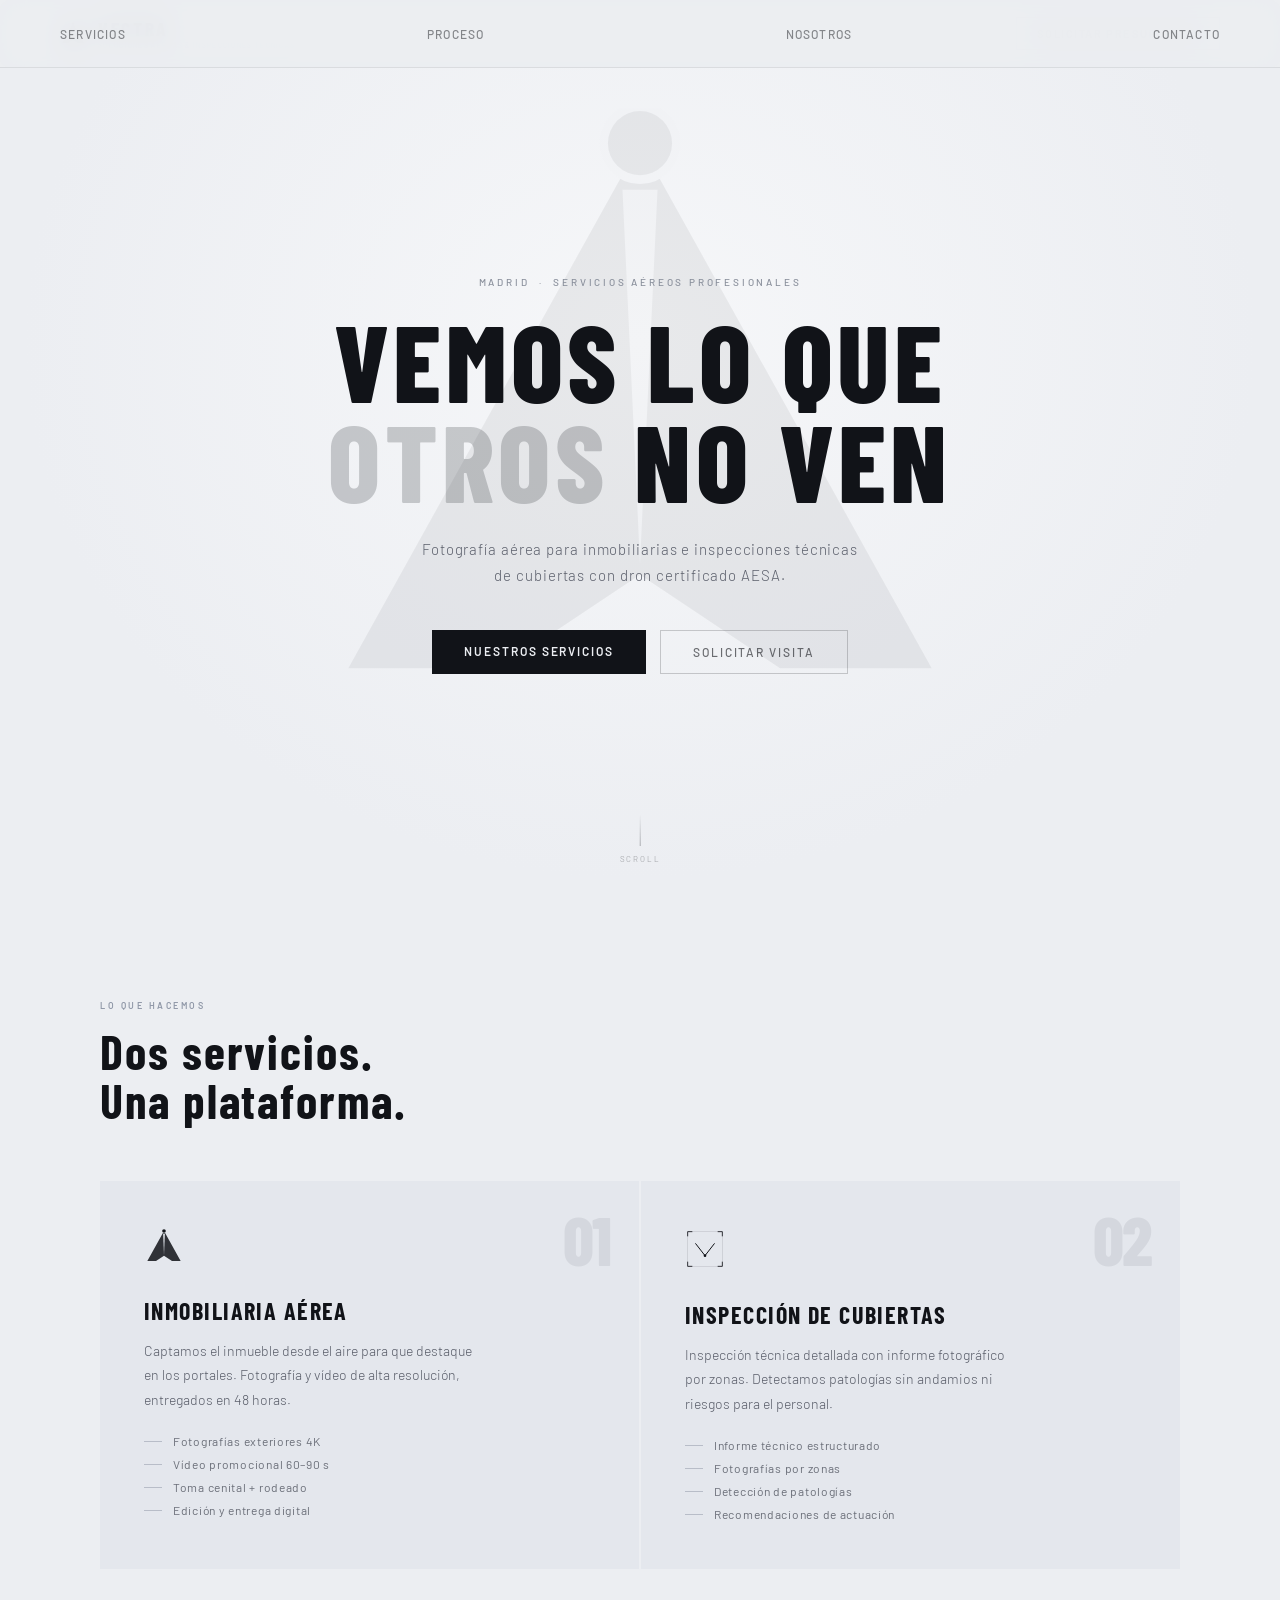
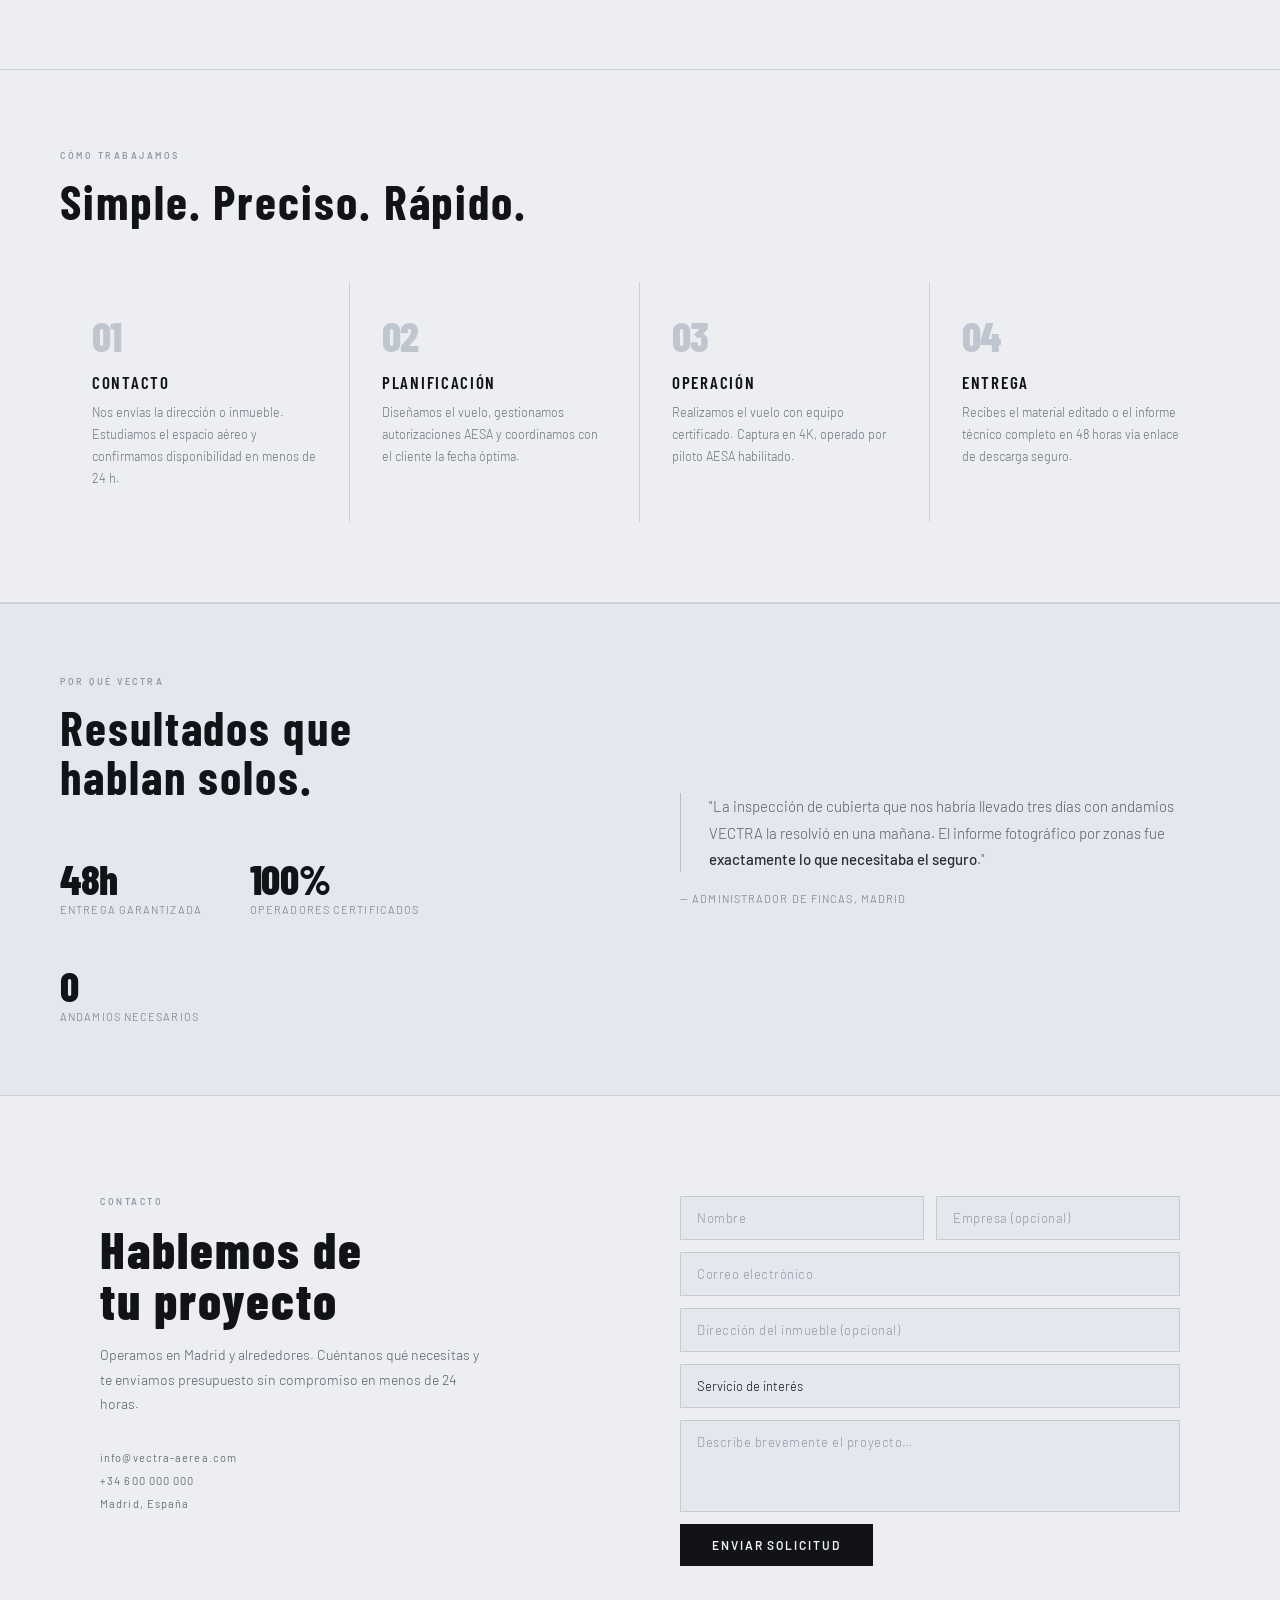
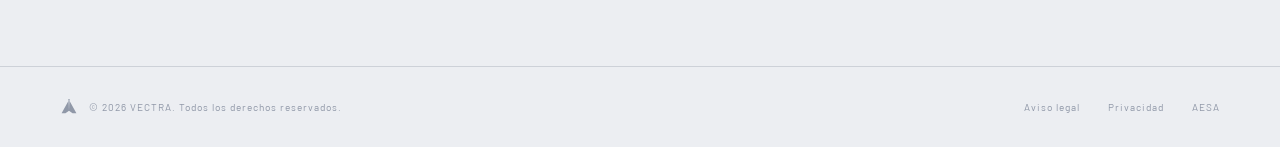
==== OneDrive/Escritorio/ALCAIDE/VECTRA/index.html @ e74aeb6c "Switch to light shiny grey colour palette Replace dark theme (#0d0d0d) with a cool light grey (#ecee" ====
<!DOCTYPE html>
<html lang="es">

<head>
  <meta charset="UTF-8">
  <meta name="viewport" content="width=device-width, initial-scale=1.0">
  <title>VECTRA — Soluciones Aéreas &amp; Inspecciones Técnicas</title>
  <meta name="description"
    content="Fotografía aérea para inmobiliarias e inspecciones técnicas de cubiertas con dron certificado AESA. Madrid y alrededores.">
  <link rel="preconnect" href="https://fonts.googleapis.com">
  <link
    href="https://fonts.googleapis.com/css2?family=Barlow+Condensed:wght@300;400;600;700;800&family=Barlow:wght@300;400;500;600&display=swap"
    rel="stylesheet">
  <style>
    *, *::before, *::after { margin:0; padding:0; box-sizing:border-box; }
    html { scroll-behavior:smooth; font-size:16px; }
    body {
      font-family:'Barlow',sans-serif;
      background:#eceef2;
      color:#111318;
      overflow-x:hidden;
      -webkit-font-smoothing:antialiased;
    }

    /* ── NAV ─────────────────────────────────────────────────────── */
    nav {
      position:fixed; top:0; left:0; right:0; z-index:100;
      height:68px; display:flex; align-items:center; justify-content:space-between;
      padding:0 60px;
      border-bottom:1px solid rgba(0,0,0,0.08);
      background:rgba(236,238,242,0.93);
      backdrop-filter:blur(14px);
    }
    .nav-logo { display:flex; align-items:center; gap:12px; text-decoration:none; }
    .nav-wordmark {
      font-family:'Barlow Condensed',sans-serif; font-weight:800;
      font-size:19px; letter-spacing:0.14em; color:#111318; text-transform:uppercase; line-height:1;
    }
    .nav-tagline {
      font-family:'Barlow',sans-serif; font-weight:300; font-size:6.5px;
      letter-spacing:0.2em; text-transform:uppercase; color:#8a909c; margin-top:3px;
    }
    .nav-links { display:flex; gap:36px; }
    .nav-links a {
      font-size:12px; font-weight:500; letter-spacing:0.1em; text-transform:uppercase;
      color:rgba(17,19,24,0.48); text-decoration:none; transition:color .2s;
    }
    .nav-links a:hover { color:#111318; }
    .nav-cta {
      font-family:'Barlow',sans-serif; font-size:11px; font-weight:600;
      letter-spacing:0.14em; text-transform:uppercase; color:#111318;
      background:transparent; border:1px solid rgba(17,19,24,0.22);
      padding:9px 20px; cursor:pointer; transition:all .2s;
    }
    .nav-cta:hover { background:#111318; color:#eceef2; }
    .ham { display:none; flex-direction:column; gap:5px; background:none; border:none; cursor:pointer; padding:4px; }
    .ham span { display:block; width:22px; height:1.5px; background:#111318; transition:all .25s; }
    .mob-menu { display:none; }

    /* ── HERO ─────────────────────────────────────────────────────── */
    .hero {
      min-height:100vh; display:flex; flex-direction:column;
      align-items:center; justify-content:center; text-align:center;
      position:relative; padding:140px 40px 90px; overflow:hidden;
    }
    .hero-bg {
      position:absolute; inset:0;
      background:radial-gradient(ellipse at 50% 38%, #f6f7f9 0%, #eceef2 68%);
    }
    .hero-watermark {
      position:absolute; opacity:0.055; top:50%; left:50%;
      transform:translate(-50%, -54%); pointer-events:none; user-select:none;
    }
    .hero-eyebrow {
      font-size:10px; font-weight:500; letter-spacing:0.28em;
      text-transform:uppercase; color:#8a909c; margin-bottom:22px; position:relative;
    }
    .hero-title {
      font-family:'Barlow Condensed',sans-serif; font-weight:800;
      font-size:clamp(58px,8.5vw,112px); line-height:0.92;
      letter-spacing:0.04em; text-transform:uppercase; color:#111318;
      position:relative; text-wrap:balance;
    }
    .hero-title em { font-style:normal; color:rgba(17,19,24,0.2); }
    .hero-sub {
      font-weight:300; font-size:15px; letter-spacing:0.06em; color:#5a5e6a;
      margin-top:26px; position:relative; max-width:440px; line-height:1.75;
    }
    .hero-actions { display:flex; gap:14px; margin-top:42px; position:relative; flex-wrap:wrap; justify-content:center; }
    .btn-primary {
      font-family:'Barlow',sans-serif; font-size:12px; font-weight:600;
      letter-spacing:0.16em; text-transform:uppercase; color:#eceef2;
      background:#111318; border:none; padding:14px 32px; cursor:pointer;
      transition:background .2s; text-decoration:none; display:inline-block;
    }
    .btn-primary:hover { background:#2a2d36; }
    .btn-ghost {
      font-family:'Barlow',sans-serif; font-size:12px; font-weight:500;
      letter-spacing:0.16em; text-transform:uppercase;
      color:rgba(17,19,24,0.6); background:transparent;
      border:1px solid rgba(17,19,24,0.2); padding:14px 32px;
      cursor:pointer; transition:all .2s; text-decoration:none; display:inline-block;
    }
    .btn-ghost:hover { color:#111318; border-color:rgba(17,19,24,0.45); }
    .hero-scroll {
      position:absolute; bottom:36px; left:50%; transform:translateX(-50%);
      display:flex; flex-direction:column; align-items:center; gap:8px; opacity:0.3;
    }
    .hero-scroll span { font-size:8px; letter-spacing:0.22em; text-transform:uppercase; color:#111318; }
    .scroll-line { width:1px; height:32px; background:linear-gradient(to bottom, transparent, #111318); }

    /* ── SERVICES ─────────────────────────────────────────────────── */
    .services { padding:100px 60px; max-width:1200px; margin:0 auto; }
    .section-label {
      font-size:9px; font-weight:600; letter-spacing:0.28em;
      text-transform:uppercase; color:#9098a8; margin-bottom:16px;
    }
    .section-title {
      font-family:'Barlow Condensed',sans-serif; font-weight:700;
      font-size:clamp(32px,4vw,48px); color:#111318;
      letter-spacing:0.04em; line-height:1.02; margin-bottom:56px;
    }
    .services-grid { display:grid; grid-template-columns:1fr 1fr; gap:2px; }
    .service-card {
      background:#e4e7ed; padding:48px 44px;
      position:relative; overflow:hidden; transition:background .2s;
    }
    .service-card:hover { background:#dde0e7; }
    .service-num {
      font-family:'Barlow Condensed',sans-serif; font-weight:800; font-size:68px;
      color:rgba(17,19,24,0.07); line-height:1;
      position:absolute; top:24px; right:28px; letter-spacing:-0.02em; user-select:none;
    }
    .service-icon { margin-bottom:28px; }
    .service-name {
      font-family:'Barlow Condensed',sans-serif; font-weight:700; font-size:24px;
      color:#111318; letter-spacing:0.06em; text-transform:uppercase; margin-bottom:14px;
    }
    .service-desc { font-weight:300; font-size:14px; color:#5a5e6a; line-height:1.75; max-width:340px; }
    .service-list { margin-top:22px; display:flex; flex-direction:column; gap:9px; }
    .service-list li {
      font-size:12px; color:#6a6e78; letter-spacing:0.06em;
      list-style:none; display:flex; align-items:center; gap:11px;
    }
    .service-list li::before {
      content:''; display:block; width:18px; height:1px; background:#b8bdc8; flex-shrink:0;
    }

    /* ── PROCESS ──────────────────────────────────────────────────── */
    .process { padding:80px 60px; border-top:1px solid #cdd1d8; border-bottom:1px solid #cdd1d8; }
    .process-inner { max-width:1200px; margin:0 auto; }
    .process-steps { display:grid; grid-template-columns:repeat(4,1fr); gap:0; margin-top:48px; }
    .process-step { padding:32px; border-right:1px solid #cdd1d8; }
    .process-step:last-child { border-right:none; }
    .step-num {
      font-family:'Barlow Condensed',sans-serif; font-weight:800;
      font-size:42px; color:#c0c6d0; line-height:1; margin-bottom:16px; letter-spacing:-0.02em;
    }
    .step-title {
      font-family:'Barlow Condensed',sans-serif; font-weight:600;
      font-size:17px; color:#111318; letter-spacing:0.1em; text-transform:uppercase; margin-bottom:10px;
    }
    .step-desc { font-size:12.5px; color:#6a6e78; line-height:1.75; font-weight:300; }

    /* ── CASE STUDY STRIP ─────────────────────────────────────────── */
    .case-strip {
      background:#e4e7ed; border-top:1px solid #cdd1d8; border-bottom:1px solid #cdd1d8; padding:72px 60px;
    }
    .case-inner { max-width:1200px; margin:0 auto; display:grid; grid-template-columns:1fr 1fr; gap:80px; align-items:center; }
    .case-kpi-row { display:flex; gap:48px; margin-top:36px; flex-wrap:wrap; }
    .case-kpi { display:flex; flex-direction:column; gap:4px; }
    .kpi-val {
      font-family:'Barlow Condensed',sans-serif; font-weight:800;
      font-size:42px; color:#111318; letter-spacing:-0.01em; line-height:1;
    }
    .kpi-label { font-size:11px; color:#8a909c; letter-spacing:0.1em; text-transform:uppercase; }
    .case-quote {
      font-size:15px; font-weight:300; color:#5a5e6a; line-height:1.75;
      border-left:1px solid #b8bdc8; padding-left:28px;
    }
    .case-quote strong { color:#2a2d36; font-weight:500; }

    /* ── CONTACT ──────────────────────────────────────────────────── */
    .contact {
      padding:100px 60px; max-width:1200px; margin:0 auto;
      display:grid; grid-template-columns:1fr 1fr; gap:80px; align-items:start;
    }
    .contact-title {
      font-family:'Barlow Condensed',sans-serif; font-weight:800;
      font-size:clamp(36px,4vw,56px); color:#111318;
      letter-spacing:0.04em; line-height:1; margin-bottom:18px;
    }
    .contact-sub { font-size:14px; color:#5a5e6a; line-height:1.75; font-weight:300; max-width:380px; }
    .contact-info { margin-top:34px; display:flex; flex-direction:column; gap:10px; }
    .contact-info a, .contact-info span {
      font-size:11px; color:#6a6e78; letter-spacing:0.1em; text-decoration:none; transition:color .2s;
    }
    .contact-info a:hover { color:#111318; }
    .contact-form { display:flex; flex-direction:column; gap:12px; }
    .contact-form input,
    .contact-form select,
    .contact-form textarea {
      background:#e4e7ed; border:1px solid #c4c9d2; color:#111318;
      font-family:'Barlow',sans-serif; font-size:13px; font-weight:300;
      padding:13px 16px; outline:none; transition:border-color .2s; resize:none;
      width:100%; -webkit-appearance:none; appearance:none;
    }
    .contact-form select { cursor:pointer; }
    .contact-form input::placeholder,
    .contact-form textarea::placeholder { color:#9098a8; letter-spacing:0.04em; }
    .contact-form input:focus,
    .contact-form select:focus,
    .contact-form textarea:focus { border-color:#8a909c; }
    .form-row { display:grid; grid-template-columns:1fr 1fr; gap:12px; }
    .form-status { font-size:12px; letter-spacing:0.06em; min-height:16px; transition:color .3s; }
    .form-status.ok  { color:#2e7d32; }
    .form-status.err { color:#c62828; }

    /* ── FOOTER ───────────────────────────────────────────────────── */
    footer {
      padding:32px 60px; border-top:1px solid #cdd1d8;
      display:flex; align-items:center; justify-content:space-between;
    }
    .foot-left { display:flex; align-items:center; gap:11px; }
    .foot-copy { font-size:10px; color:#9098a8; letter-spacing:0.1em; }
    .footer-links { display:flex; gap:28px; }
    .footer-links a {
      font-size:10px; color:#9098a8; letter-spacing:0.1em; text-decoration:none; transition:color .2s;
    }
    .footer-links a:hover { color:#111318; }

    /* ── RESPONSIVE ───────────────────────────────────────────────── */
    @media (max-width:960px) {
      nav { padding:0 28px; }
      .nav-links { display:none; }
      .nav-cta { display:none; }
      .ham { display:flex; }
      .mob-menu {
        display:block; position:fixed; inset:0; top:68px;
        background:#eceef2; z-index:99; padding:48px 36px;
        transform:translateX(100%); transition:transform .3s cubic-bezier(.4,0,.2,1);
      }
      .mob-menu.open { transform:none; }
      .mob-menu a {
        display:block; font-family:'Barlow Condensed',sans-serif;
        font-weight:700; font-size:36px; color:#111318;
        text-decoration:none; letter-spacing:0.06em; text-transform:uppercase;
        padding:18px 0; border-bottom:1px solid #cdd1d8;
      }
      .services { padding:72px 28px; }
      .services-grid { grid-template-columns:1fr; }
      .process { padding:64px 28px; }
      .process-steps { grid-template-columns:1fr 1fr; }
      .process-step { border-right:none; border-bottom:1px solid #cdd1d8; }
      .process-step:nth-child(odd) { border-right:1px solid #cdd1d8; }
      .process-step:last-child { border-bottom:none; }
      .case-strip { padding:60px 28px; }
      .case-inner { grid-template-columns:1fr; gap:48px; }
      .contact { padding:72px 28px; grid-template-columns:1fr; gap:52px; }
      footer { padding:28px 28px; flex-direction:column; gap:20px; text-align:center; }
      .form-row { grid-template-columns:1fr; }
    }
    @media (max-width:480px) {
      .hero { padding:120px 24px 80px; }
      .hero-actions { flex-direction:column; align-items:center; }
      .btn-primary, .btn-ghost { width:100%; text-align:center; }
    }
  </style>
</head>

<body>

  <!-- ═══ NAV ═══════════════════════════════════════════════════ -->
  <nav>
    <a href="#" class="nav-logo">
      <!-- VECTRA mark: upward chevron / drone-eye V -->
      <svg width="26" height="24" viewBox="0 0 120 108" fill="none" aria-hidden="true">
        <polygon points="60,6 110,96 84,96 60,80 36,96 10,96" fill="#111318" />
        <polygon points="57,14 63,14 60,78" fill="#eceef2" opacity="0.85" />
        <circle cx="60" cy="6" r="7" fill="#eceef2" />
        <circle cx="60" cy="6" r="5.5" fill="#111318" />
      </svg>
      <div>
        <div class="nav-wordmark">Vectra</div>
        <div class="nav-tagline">Soluciones Aéreas &amp; Inspecciones Técnicas</div>
      </div>
    </a>

    <nav class="nav-links" aria-label="Principal">
      <a href="#servicios">Servicios</a>
      <a href="#proceso">Proceso</a>
      <a href="#nosotros">Nosotros</a>
      <a href="#contacto">Contacto</a>
    </nav>

    <button class="nav-cta" onclick="document.getElementById('contacto').scrollIntoView({behavior:'smooth'})">
      Solicitar presupuesto
    </button>

    <button class="ham" id="ham" aria-label="Menú" aria-expanded="false">
      <span></span><span></span><span></span>
    </button>
  </nav>

  <!-- Mobile menu -->
  <div class="mob-menu" id="mob-menu" aria-hidden="true">
    <a href="#servicios">Servicios</a>
    <a href="#proceso">Proceso</a>
    <a href="#nosotros">Nosotros</a>
    <a href="#contacto">Contacto</a>
  </div>


  <!-- ═══ HERO ════════════════════════════════════════════════════ -->
  <section class="hero">
    <div class="hero-bg"></div>

    <!-- large watermark logo -->
    <div class="hero-watermark" aria-hidden="true">
      <svg width="700" height="630" viewBox="0 0 120 108" fill="none">
        <polygon points="60,6 110,96 84,96 60,80 36,96 10,96" fill="#111318" />
        <polygon points="57,14 63,14 60,78" fill="#eceef2" opacity="0.85" />
        <circle cx="60" cy="6" r="7" fill="#eceef2" />
        <circle cx="60" cy="6" r="5.5" fill="#111318" />
      </svg>
    </div>

    <div class="hero-eyebrow">Madrid &nbsp;·&nbsp; Servicios Aéreos Profesionales</div>
    <h1 class="hero-title">Vemos lo que<br /><em>otros</em> no ven</h1>
    <p class="hero-sub">Fotografía aérea para inmobiliarias e inspecciones técnicas de cubiertas con dron certificado
      AESA.</p>

    <div class="hero-actions">
      <a href="#servicios" class="btn-primary">Nuestros servicios</a>
      <a href="#contacto" class="btn-ghost">Solicitar visita</a>
    </div>

    <div class="hero-scroll" aria-hidden="true">
      <div class="scroll-line"></div>
      <span>Scroll</span>
    </div>
  </section>


  <!-- ═══ SERVICES ════════════════════════════════════════════════ -->
  <section class="services" id="servicios">
    <div class="section-label">Lo que hacemos</div>
    <h2 class="section-title">Dos servicios.<br />Una plataforma.</h2>

    <div class="services-grid">

      <!-- Card 01 -->
      <div class="service-card">
        <div class="service-num" aria-hidden="true">01</div>
        <div class="service-icon">
          <svg width="40" height="36" viewBox="0 0 120 108" fill="none" aria-hidden="true">
            <polygon points="60,6 110,96 84,96 60,80 36,96 10,96" fill="#111318" opacity="0.85" />
            <polygon points="57,14 63,14 60,78" fill="#e4e7ed" opacity="0.85" />
            <circle cx="60" cy="6" r="7" fill="#e4e7ed" />
            <circle cx="60" cy="6" r="5.5" fill="#111318" />
          </svg>
        </div>
        <div class="service-name">Inmobiliaria Aérea</div>
        <p class="service-desc">Captamos el inmueble desde el aire para que destaque en los portales. Fotografía y vídeo
          de alta resolución, entregados en 48 horas.</p>
        <ul class="service-list">
          <li>Fotografías exteriores 4K</li>
          <li>Vídeo promocional 60–90 s</li>
          <li>Toma cenital + rodeado</li>
          <li>Edición y entrega digital</li>
        </ul>
      </div>

      <!-- Card 02 -->
      <div class="service-card">
        <div class="service-num" aria-hidden="true">02</div>
        <div class="service-icon">
          <svg width="40" height="40" viewBox="0 0 120 120" fill="none" aria-hidden="true">
            <rect x="8" y="8" width="104" height="104" stroke="#111318" stroke-width="2" fill="none" opacity="0.15" />
            <line x1="8" y1="8" x2="22" y2="8" stroke="#111318" stroke-width="2.5" />
            <line x1="8" y1="8" x2="8" y2="22" stroke="#111318" stroke-width="2.5" />
            <line x1="112" y1="8" x2="98" y2="8" stroke="#111318" stroke-width="2.5" />
            <line x1="112" y1="8" x2="112" y2="22" stroke="#111318" stroke-width="2.5" />
            <line x1="8" y1="112" x2="22" y2="112" stroke="#111318" stroke-width="2.5" />
            <line x1="8" y1="112" x2="8" y2="98" stroke="#111318" stroke-width="2.5" />
            <line x1="112" y1="112" x2="98" y2="112" stroke="#111318" stroke-width="2.5" />
            <line x1="112" y1="112" x2="112" y2="98" stroke="#111318" stroke-width="2.5" />
            <polyline points="32,44 60,80 88,44" stroke="#111318" stroke-width="3" stroke-linecap="round"
              stroke-linejoin="round" fill="none" />
            <circle cx="60" cy="80" r="4" fill="#111318" />
          </svg>
        </div>
        <div class="service-name">Inspección de Cubiertas</div>
        <p class="service-desc">Inspección técnica detallada con informe fotográfico por zonas. Detectamos patologías
          sin andamios ni riesgos para el personal.</p>
        <ul class="service-list">
          <li>Informe técnico estructurado</li>
          <li>Fotografías por zonas</li>
          <li>Detección de patologías</li>
          <li>Recomendaciones de actuación</li>
        </ul>
      </div>

    </div>
  </section>


  <!-- ═══ PROCESS ══════════════════════════════════════════════════ -->
  <section class="process" id="proceso">
    <div class="process-inner">
      <div class="section-label">Cómo trabajamos</div>
      <h2 class="section-title">Simple. Preciso. Rápido.</h2>

      <div class="process-steps">
        <div class="process-step">
          <div class="step-num">01</div>
          <div class="step-title">Contacto</div>
          <p class="step-desc">Nos envías la dirección o inmueble. Estudiamos el espacio aéreo y confirmamos
            disponibilidad en menos de 24 h.</p>
        </div>
        <div class="process-step">
          <div class="step-num">02</div>
          <div class="step-title">Planificación</div>
          <p class="step-desc">Diseñamos el vuelo, gestionamos autorizaciones AESA y coordinamos con el cliente la fecha
            óptima.</p>
        </div>
        <div class="process-step">
          <div class="step-num">03</div>
          <div class="step-title">Operación</div>
          <p class="step-desc">Realizamos el vuelo con equipo certificado. Captura en 4K, operado por piloto AESA
            habilitado.</p>
        </div>
        <div class="process-step">
          <div class="step-num">04</div>
          <div class="step-title">Entrega</div>
          <p class="step-desc">Recibes el material editado o el informe técnico completo en 48 horas vía enlace de
            descarga seguro.</p>
        </div>
      </div>
    </div>
  </section>


  <!-- ═══ CASE STUDY / NUMBERS ════════════════════════════════════ -->
  <section class="case-strip" id="nosotros">
    <div class="case-inner">
      <div>
        <div class="section-label">Por qué VECTRA</div>
        <h2 class="section-title">Resultados que<br />hablan solos.</h2>
        <div class="case-kpi-row">
          <div class="case-kpi">
            <span class="kpi-val">48h</span>
            <span class="kpi-label">Entrega garantizada</span>
          </div>
          <div class="case-kpi">
            <span class="kpi-val">100%</span>
            <span class="kpi-label">Operadores certificados</span>
          </div>
          <div class="case-kpi">
            <span class="kpi-val">0</span>
            <span class="kpi-label">Andamios necesarios</span>
          </div>
        </div>
      </div>
      <div>
        <p class="case-quote">
          "La inspección de cubierta que nos habría llevado tres días con andamios
          VECTRA la resolvió en una mañana. El informe fotográfico por zonas fue
          <strong>exactamente lo que necesitaba el seguro</strong>."
        </p>
        <p style="margin-top:20px; font-size:11px; color:#8a909c; letter-spacing:0.1em; text-transform:uppercase;">
          — Administrador de fincas, Madrid
        </p>
      </div>
    </div>
  </section>


  <!-- ═══ CONTACT ══════════════════════════════════════════════════ -->
  <section class="contact" id="contacto">
    <div>
      <div class="section-label">Contacto</div>
      <h2 class="contact-title">Hablemos de<br />tu proyecto</h2>
      <p class="contact-sub">Operamos en Madrid y alrededores. Cuéntanos qué necesitas y te enviamos presupuesto sin
        compromiso en menos de 24 horas.</p>

      <div class="contact-info">
        <a href="mailto:info@vectra-aerea.com">info@vectra-aerea.com</a>
        <a href="tel:+34600000000">+34 600 000 000</a>
        <span>Madrid, España</span>
      </div>
    </div>

    <form class="contact-form" id="cform" action="https://formspree.io/f/mvzdopap" method="POST" novalidate>
      <div class="form-row">
        <input type="text" name="nombre" placeholder="Nombre" required>
        <input type="text" name="empresa" placeholder="Empresa (opcional)">
      </div>
      <input type="email" name="email" placeholder="Correo electrónico" required>
      <input type="text" name="inmueble" placeholder="Dirección del inmueble (opcional)">
      <select name="servicio">
        <option value="" disabled selected>Servicio de interés</option>
        <option value="inmobiliaria">Fotografía inmobiliaria aérea</option>
        <option value="inspeccion">Inspección técnica de cubiertas</option>
        <option value="ambos">Ambos servicios</option>
        <option value="otro">Otro / consulta general</option>
      </select>
      <textarea name="mensaje" rows="4" placeholder="Describe brevemente el proyecto…"></textarea>
      <div style="display:flex; align-items:center; justify-content:space-between; flex-wrap:wrap; gap:12px;">
        <button type="submit" class="btn-primary" style="border:none; cursor:pointer;">Enviar solicitud</button>
        <p class="form-status" id="fstatus"></p>
      </div>
    </form>
  </section>


  <!-- ═══ FOOTER ═══════════════════════════════════════════════════ -->
  <footer>
    <div class="foot-left">
      <svg width="18" height="16" viewBox="0 0 120 108" fill="none" aria-hidden="true">
        <polygon points="60,6 110,96 84,96 60,80 36,96 10,96" fill="#9098a8" />
        <polygon points="57,14 63,14 60,78" fill="#eceef2" opacity="0.85" />
        <circle cx="60" cy="6" r="7" fill="#eceef2" />
        <circle cx="60" cy="6" r="5.5" fill="#9098a8" />
      </svg>
      <span class="foot-copy">&copy; 2026 VECTRA. Todos los derechos reservados.</span>
    </div>
    <div class="footer-links">
      <a href="#">Aviso legal</a>
      <a href="#">Privacidad</a>
      <a href="#">AESA</a>
    </div>
  </footer>


  <!-- ═══ SCRIPTS ══════════════════════════════════════════════════ -->
  <script>
    /* ── Mobile menu ─────────────────────────────────────────────── */
    const ham = document.getElementById('ham');
    const mob = document.getElementById('mob-menu');
    ham.addEventListener('click', () => {
      const open = mob.classList.toggle('open');
      ham.setAttribute('aria-expanded', open);
      mob.setAttribute('aria-hidden', !open);
      // Animate hamburger → X
      const spans = ham.querySelectorAll('span');
      if (open) {
        spans[0].style.transform = 'translateY(6.5px) rotate(45deg)';
        spans[1].style.opacity = '0';
        spans[2].style.transform = 'translateY(-6.5px) rotate(-45deg)';
      } else {
        spans.forEach(s => { s.style.transform = ''; s.style.opacity = ''; });
      }
    });
    mob.querySelectorAll('a').forEach(a => a.addEventListener('click', () => {
      mob.classList.remove('open');
      ham.setAttribute('aria-expanded', 'false');
      mob.setAttribute('aria-hidden', 'true');
      const spans = ham.querySelectorAll('span');
      spans.forEach(s => { s.style.transform = ''; s.style.opacity = ''; });
    }));

    /* ── Scroll reveal ───────────────────────────────────────────── */
    const revealEls = document.querySelectorAll(
      '.service-card, .process-step, .case-kpi, .case-quote, .contact-title, .contact-sub'
    );
    const io = new IntersectionObserver((entries) => {
      entries.forEach(e => {
        if (e.isIntersecting) {
          e.target.style.opacity = '1';
          e.target.style.transform = 'translateY(0)';
          io.unobserve(e.target);
        }
      });
    }, { threshold: 0.12 });

    revealEls.forEach(el => {
      el.style.opacity = '0';
      el.style.transform = 'translateY(22px)';
      el.style.transition = 'opacity 0.6s ease, transform 0.6s ease';
      io.observe(el);
    });

    /* ── Nav background on scroll ────────────────────────────────── */
    const navEl = document.querySelector('nav');
    window.addEventListener('scroll', () => {
      navEl.style.borderBottomColor = window.scrollY > 40
        ? 'rgba(255,255,255,0.08)'
        : 'rgba(255,255,255,0.06)';
    }, { passive: true });

    /* ── Formspree AJAX ──────────────────────────────────────────── */
    const form = document.getElementById('cform');
    const status = document.getElementById('fstatus');

    form.addEventListener('submit', async e => {
      e.preventDefault();
      const btn = form.querySelector('button[type=submit]');
      btn.textContent = 'Enviando…';
      btn.disabled = true;
      status.textContent = '';
      status.className = 'form-status';

      try {
        const res = await fetch(form.action, {
          method: 'POST',
          body: new FormData(form),
          headers: { 'Accept': 'application/json' }
        });
        if (res.ok) {
          status.textContent = 'Mensaje enviado. Te contactamos pronto.';
          status.className = 'form-status ok';
          form.reset();
        } else {
          throw new Error();
        }
      } catch {
        status.textContent = 'Error al enviar. Escríbenos directamente por email.';
        status.className = 'form-status err';
      } finally {
        btn.textContent = 'Enviar solicitud';
        btn.disabled = false;
      }
    });
  </script>
</body>

</html>
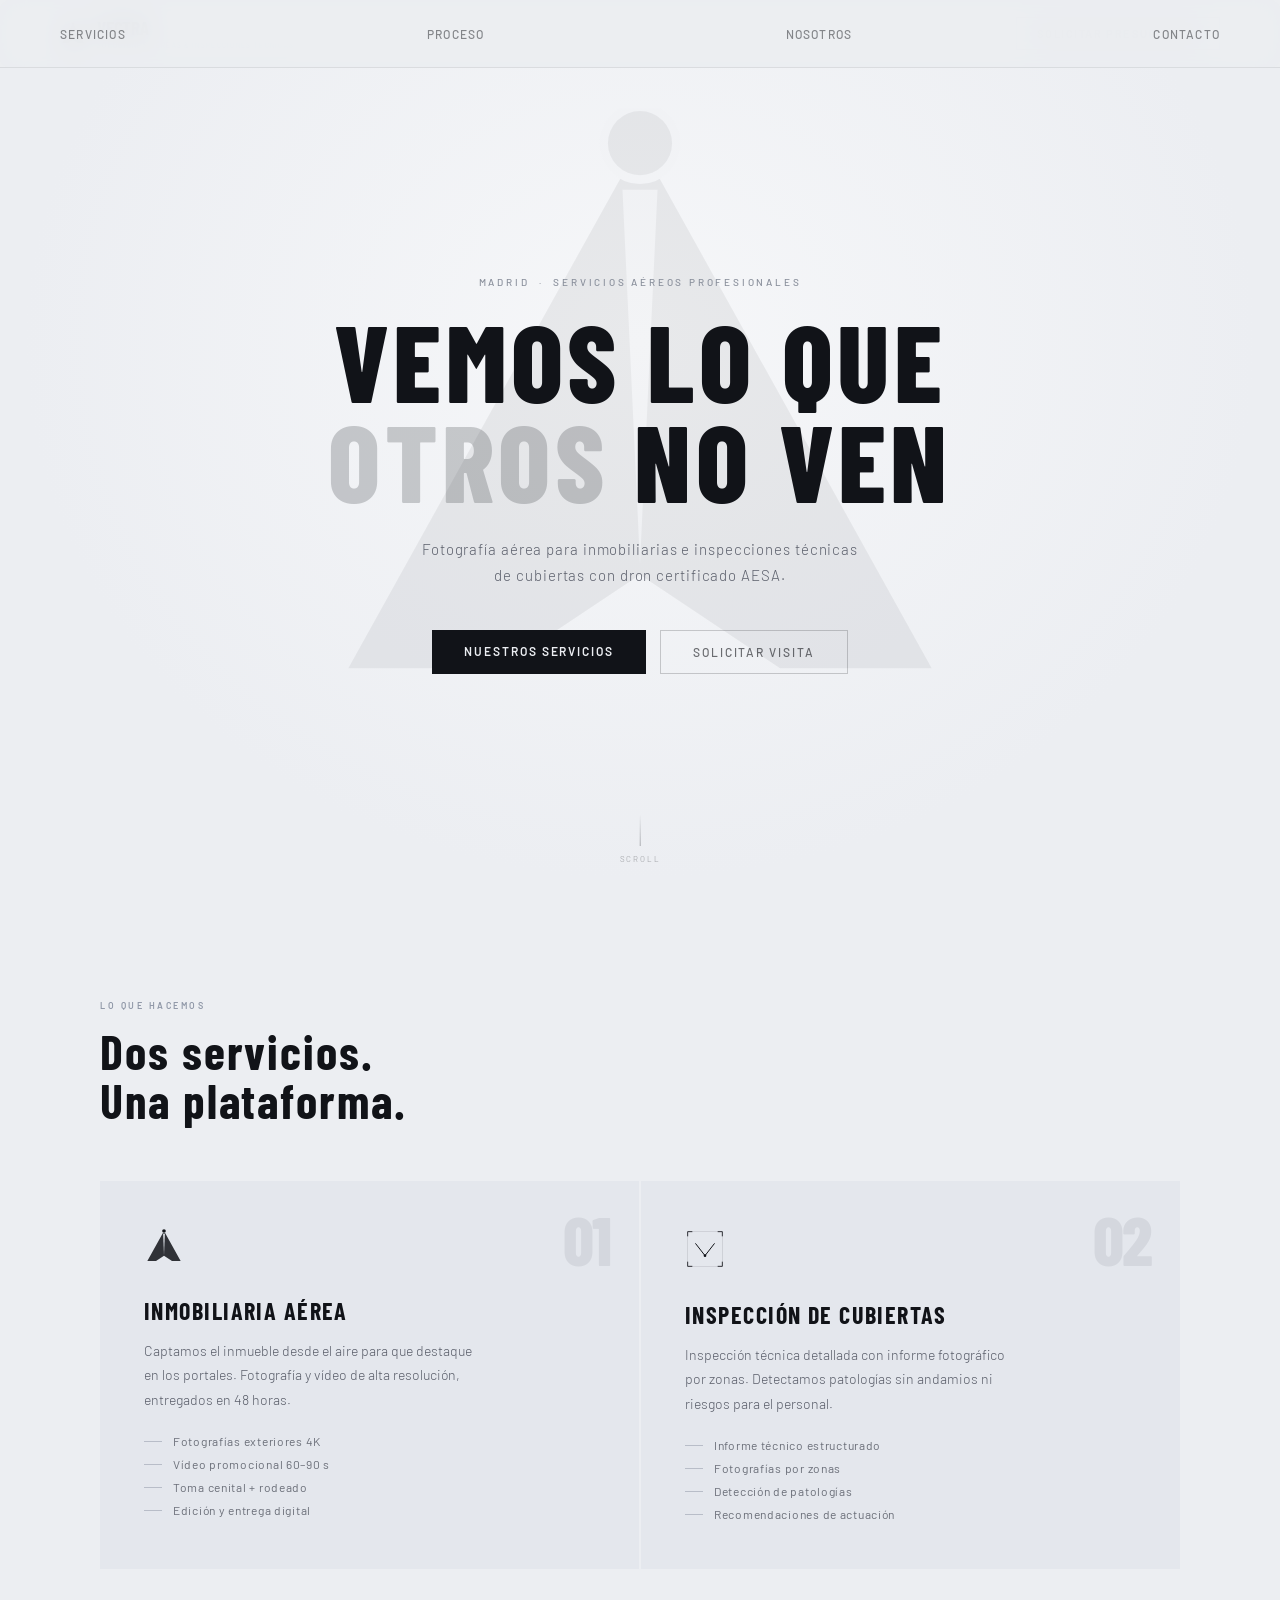
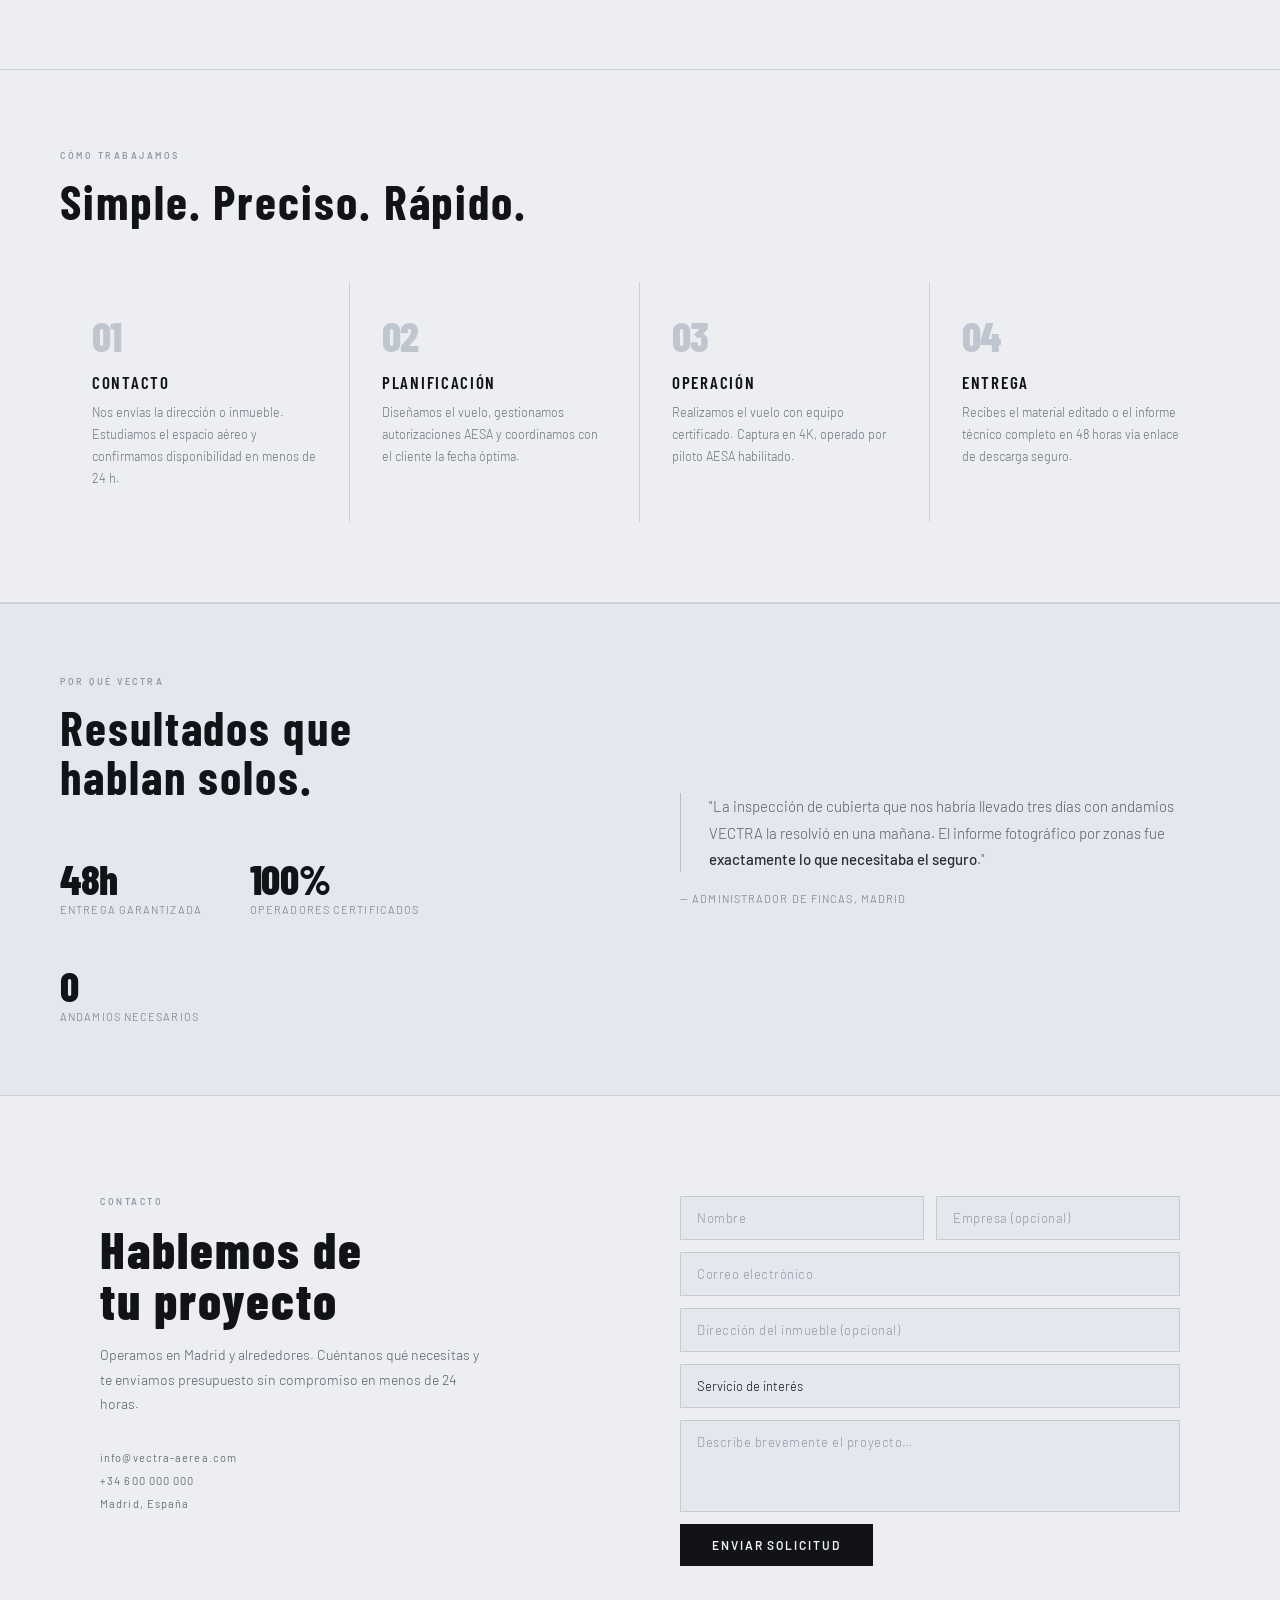
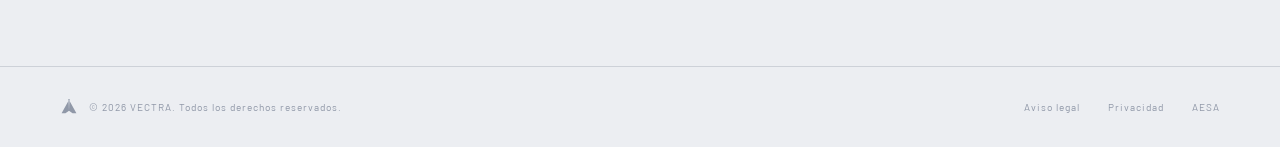
==== commit 642cdbba: "Update nav logo to vectra-logo BEM structure Replace nav-logo/nav-wordmark/nav-tagline with the vect" ====
--- a/OneDrive/Escritorio/ALCAIDE/VECTRA/index.html
+++ b/OneDrive/Escritorio/ALCAIDE/VECTRA/index.html
@@ -31,14 +31,16 @@
       background:rgba(236,238,242,0.93);
       backdrop-filter:blur(14px);
     }
-    .nav-logo { display:flex; align-items:center; gap:12px; text-decoration:none; }
-    .nav-wordmark {
-      font-family:'Barlow Condensed',sans-serif; font-weight:800;
-      font-size:19px; letter-spacing:0.14em; color:#111318; text-transform:uppercase; line-height:1;
-    }
-    .nav-tagline {
+    .vectra-logo { display:flex; align-items:center; gap:11px; text-decoration:none; }
+    .vectra-logo__text { display:flex; flex-direction:column; }
+    .vectra-logo__wordmark {
+      font-family:'Barlow Condensed',sans-serif; font-weight:700;
+      font-size:19px; letter-spacing:-0.01em; line-height:1;
+      text-transform:uppercase; color:#111318;
+    }
+    .vectra-logo__tagline {
       font-family:'Barlow',sans-serif; font-weight:300; font-size:6.5px;
-      letter-spacing:0.2em; text-transform:uppercase; color:#8a909c; margin-top:3px;
+      letter-spacing:0.2em; text-transform:uppercase; color:#8a909c; margin-top:4px;
     }
     .nav-links { display:flex; gap:36px; }
     .nav-links a {
@@ -272,17 +274,16 @@
 
   <!-- ═══ NAV ═══════════════════════════════════════════════════ -->
   <nav>
-    <a href="#" class="nav-logo">
-      <!-- VECTRA mark: upward chevron / drone-eye V -->
+    <a href="/" class="vectra-logo">
       <svg width="26" height="24" viewBox="0 0 120 108" fill="none" aria-hidden="true">
         <polygon points="60,6 110,96 84,96 60,80 36,96 10,96" fill="#111318" />
         <polygon points="57,14 63,14 60,78" fill="#eceef2" opacity="0.85" />
         <circle cx="60" cy="6" r="7" fill="#eceef2" />
         <circle cx="60" cy="6" r="5.5" fill="#111318" />
       </svg>
-      <div>
-        <div class="nav-wordmark">Vectra</div>
-        <div class="nav-tagline">Soluciones Aéreas &amp; Inspecciones Técnicas</div>
+      <div class="vectra-logo__text">
+        <span class="vectra-logo__wordmark">VECTRA</span>
+        <span class="vectra-logo__tagline">Soluciones Aéreas &amp; Inspecciones Técnicas</span>
       </div>
     </a>
 
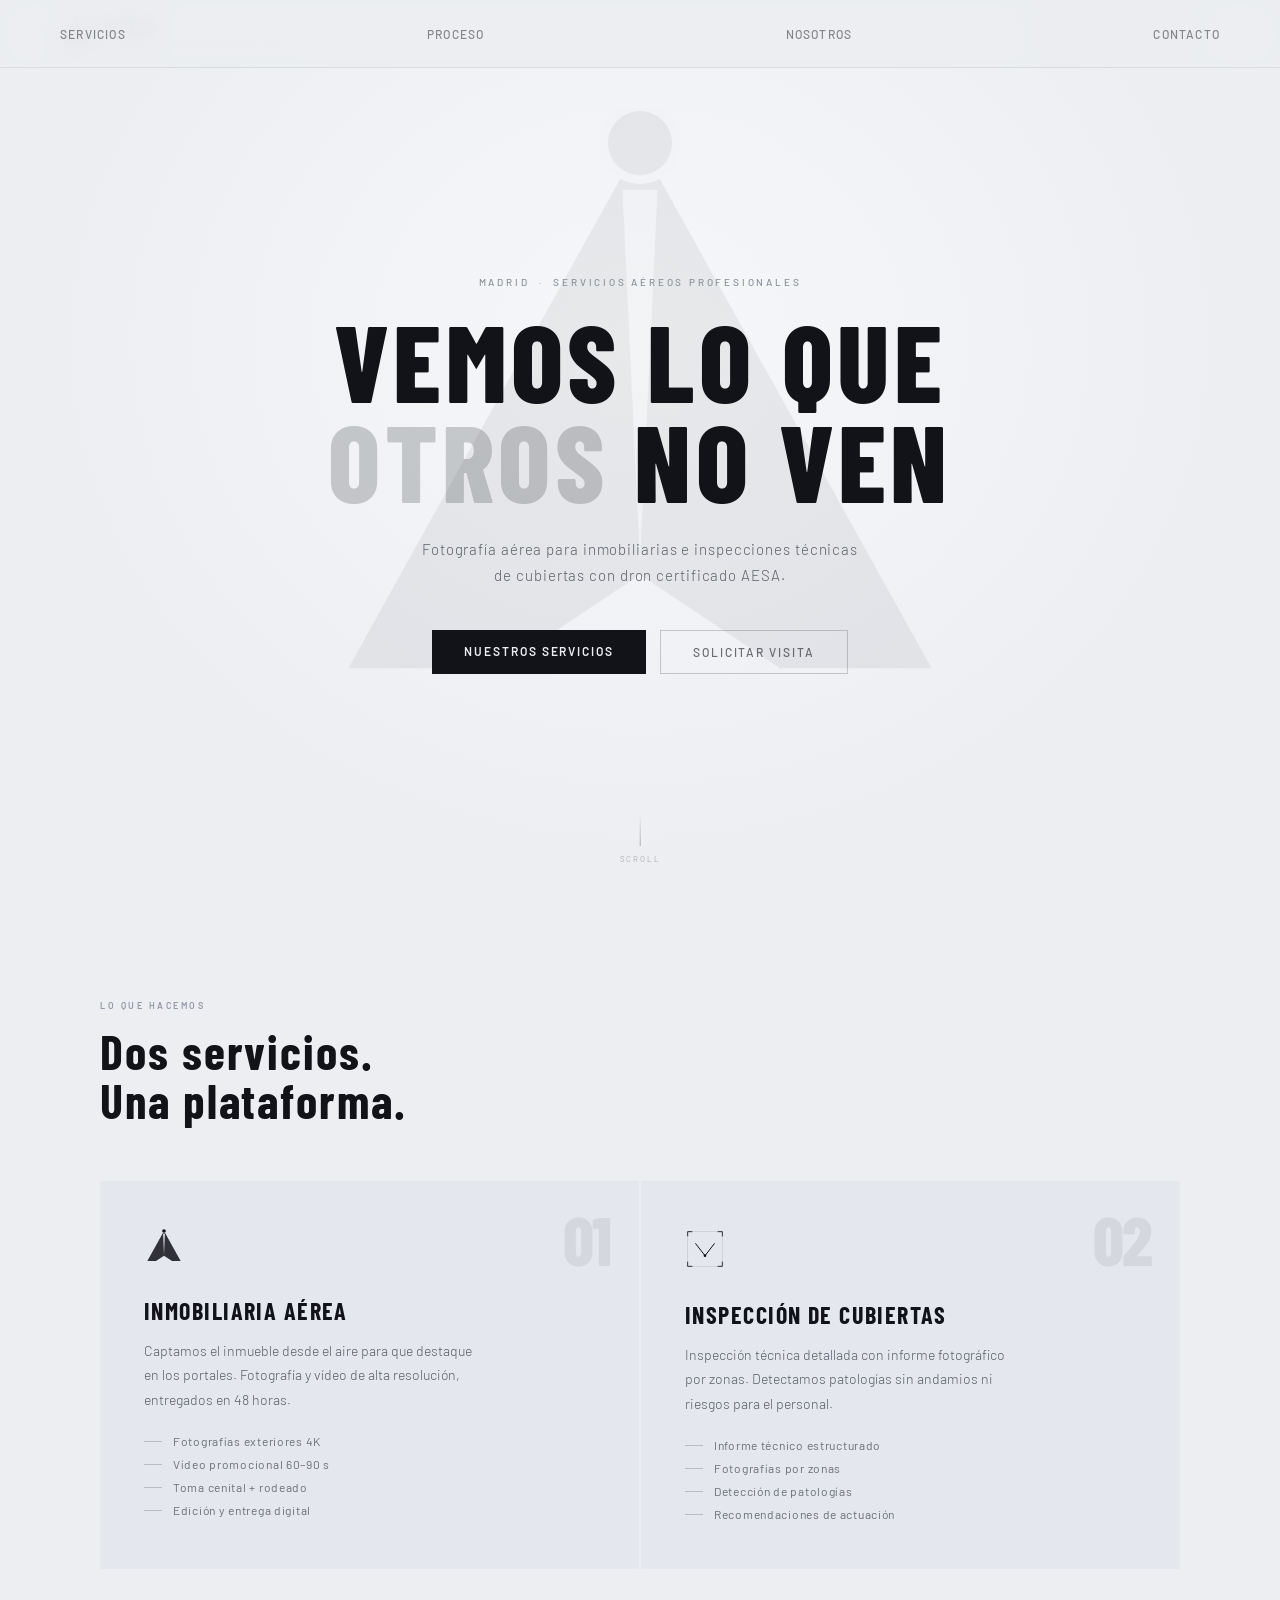
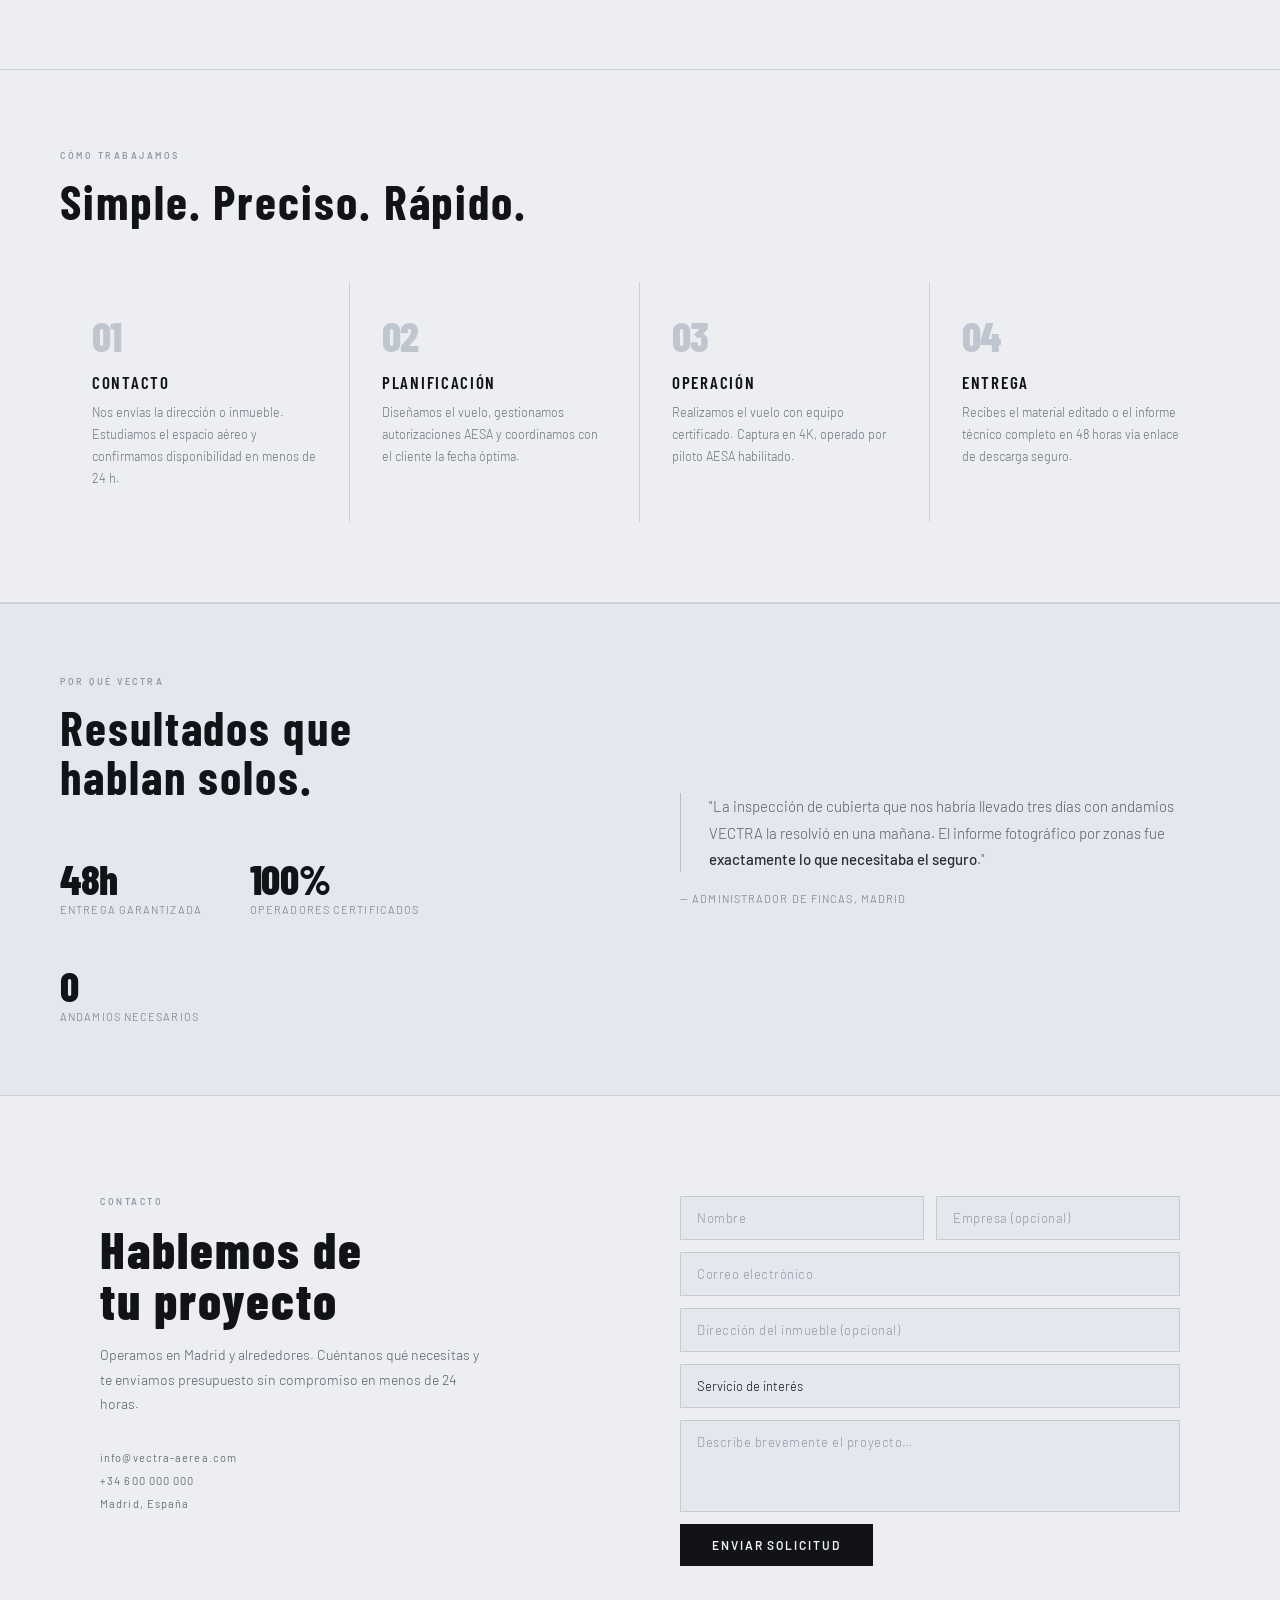
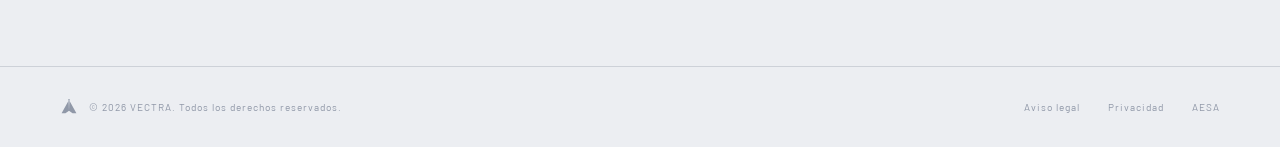
==== commit afbf2f0d: "Increase nav logo SVG size for visibility, force Netlify redeploy Co-Authored-By: Claude Sonnet 4.6 " ====
--- a/OneDrive/Escritorio/ALCAIDE/VECTRA/index.html
+++ b/OneDrive/Escritorio/ALCAIDE/VECTRA/index.html
@@ -275,9 +275,9 @@
   <!-- ═══ NAV ═══════════════════════════════════════════════════ -->
   <nav>
     <a href="/" class="vectra-logo">
-      <svg width="26" height="24" viewBox="0 0 120 108" fill="none" aria-hidden="true">
+      <svg width="32" height="29" viewBox="0 0 120 108" fill="none" aria-hidden="true">
         <polygon points="60,6 110,96 84,96 60,80 36,96 10,96" fill="#111318" />
-        <polygon points="57,14 63,14 60,78" fill="#eceef2" opacity="0.85" />
+        <polygon points="57,14 63,14 60,78" fill="#eceef2" opacity="0.9" />
         <circle cx="60" cy="6" r="7" fill="#eceef2" />
         <circle cx="60" cy="6" r="5.5" fill="#111318" />
       </svg>
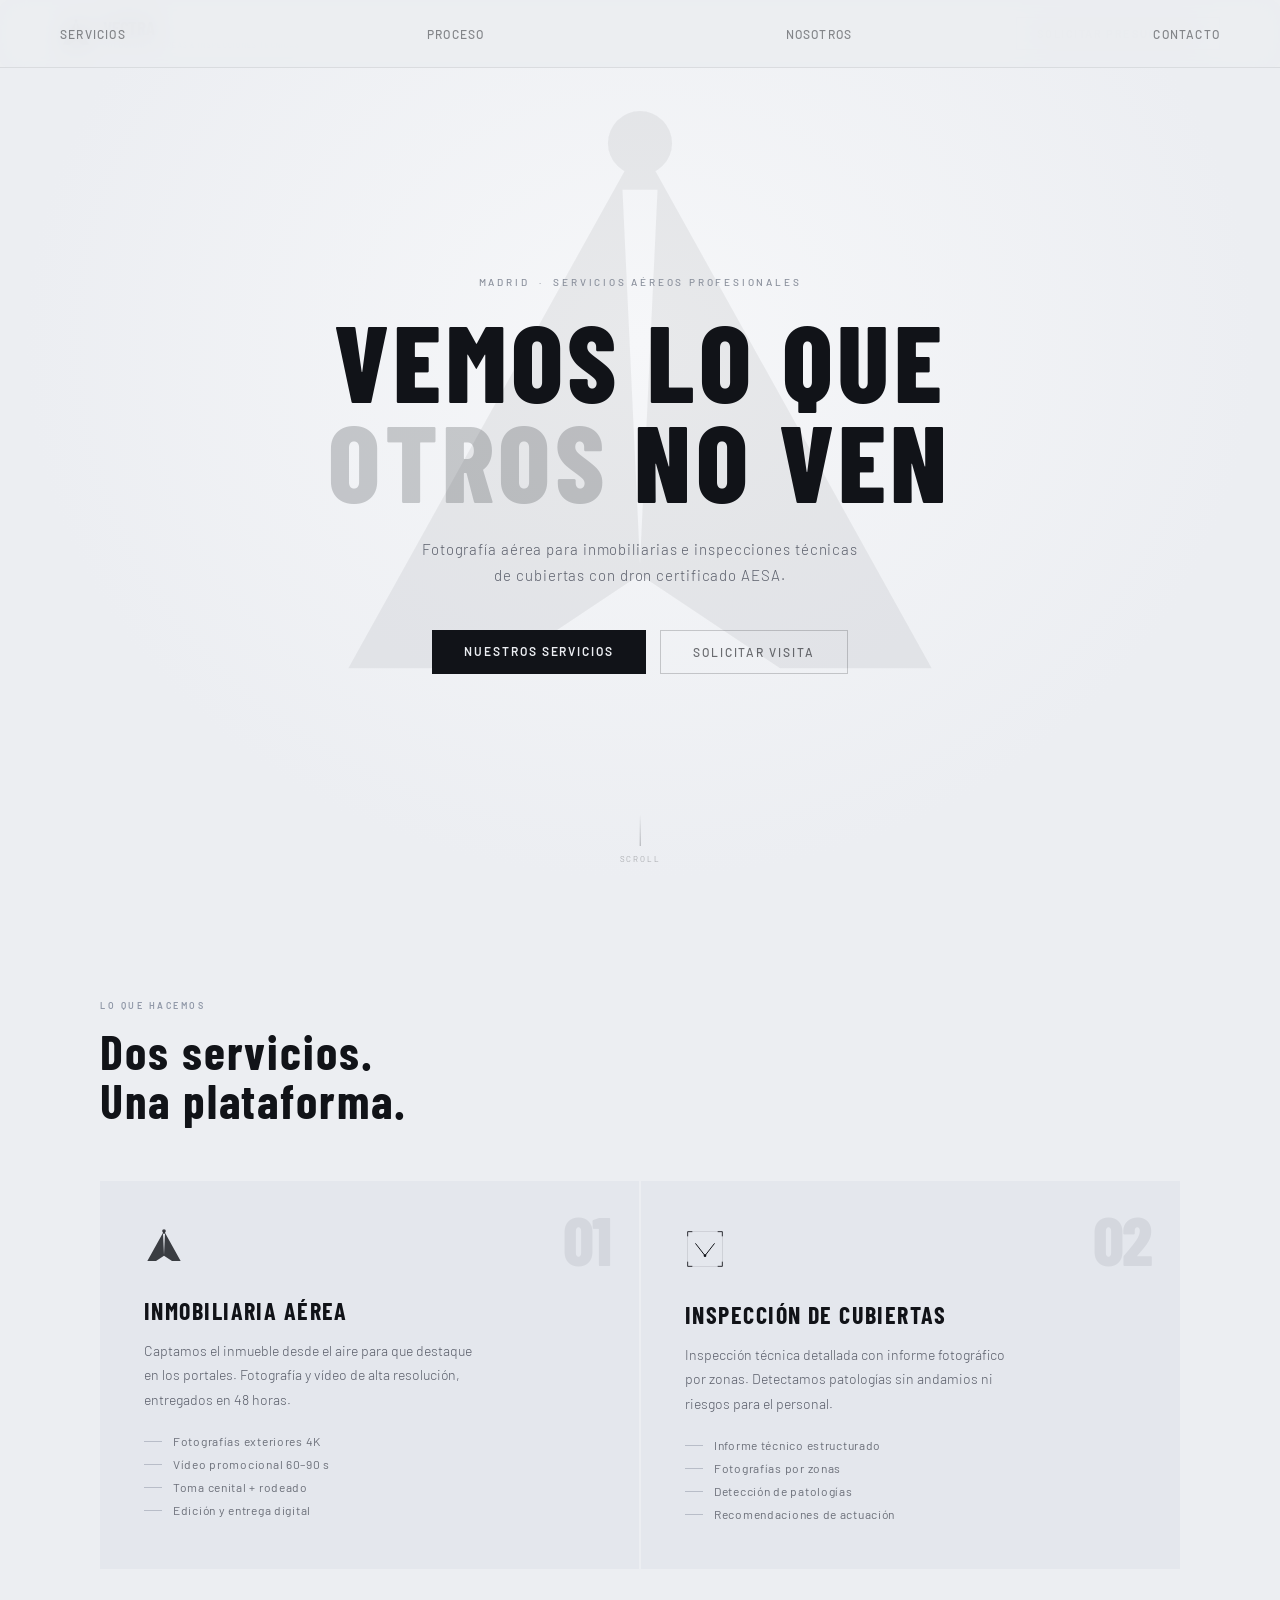
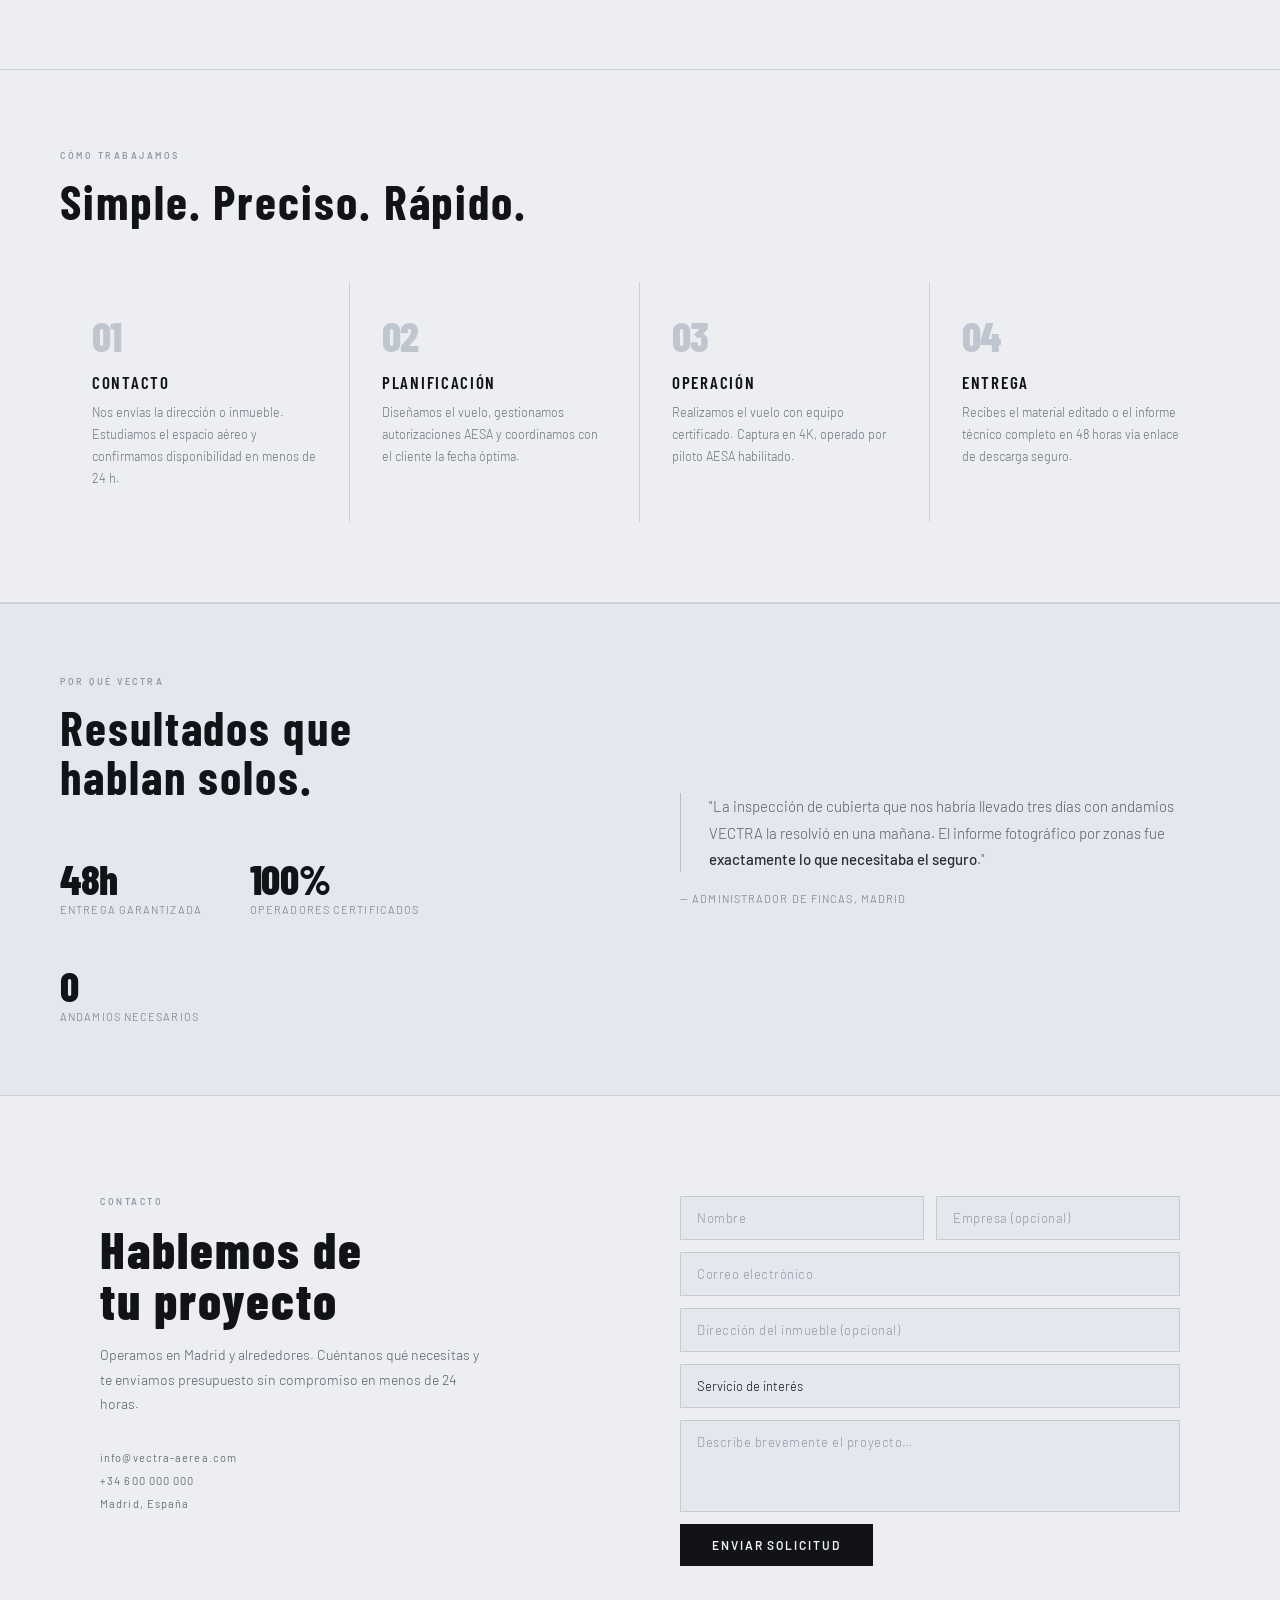
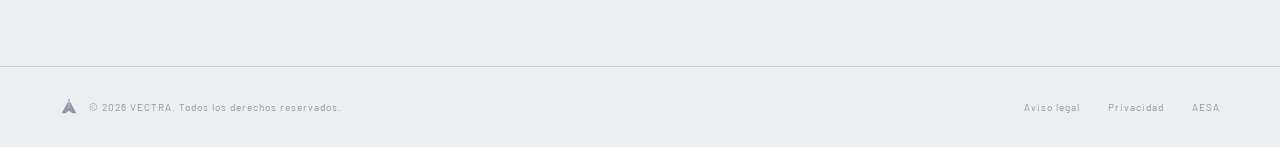
==== commit 61597369: "Fix SVG logo marks to use fill-rule evenodd for true transparency Replace background-colour-matching" ====
--- a/OneDrive/Escritorio/ALCAIDE/VECTRA/index.html
+++ b/OneDrive/Escritorio/ALCAIDE/VECTRA/index.html
@@ -276,10 +276,8 @@
   <nav>
     <a href="/" class="vectra-logo">
       <svg width="32" height="29" viewBox="0 0 120 108" fill="none" aria-hidden="true">
-        <polygon points="60,6 110,96 84,96 60,80 36,96 10,96" fill="#111318" />
-        <polygon points="57,14 63,14 60,78" fill="#eceef2" opacity="0.9" />
-        <circle cx="60" cy="6" r="7" fill="#eceef2" />
-        <circle cx="60" cy="6" r="5.5" fill="#111318" />
+        <path fill-rule="evenodd" d="M60,6 L110,96 L84,96 L60,80 L36,96 L10,96 Z M57,14 L63,14 L60,78 Z" fill="#111318"/>
+        <circle cx="60" cy="6" r="5.5" fill="#111318"/>
       </svg>
       <div class="vectra-logo__text">
         <span class="vectra-logo__wordmark">VECTRA</span>
@@ -319,10 +317,8 @@
     <!-- large watermark logo -->
     <div class="hero-watermark" aria-hidden="true">
       <svg width="700" height="630" viewBox="0 0 120 108" fill="none">
-        <polygon points="60,6 110,96 84,96 60,80 36,96 10,96" fill="#111318" />
-        <polygon points="57,14 63,14 60,78" fill="#eceef2" opacity="0.85" />
-        <circle cx="60" cy="6" r="7" fill="#eceef2" />
-        <circle cx="60" cy="6" r="5.5" fill="#111318" />
+        <path fill-rule="evenodd" d="M60,6 L110,96 L84,96 L60,80 L36,96 L10,96 Z M57,14 L63,14 L60,78 Z" fill="#111318"/>
+        <circle cx="60" cy="6" r="5.5" fill="#111318"/>
       </svg>
     </div>
 
@@ -355,10 +351,8 @@
         <div class="service-num" aria-hidden="true">01</div>
         <div class="service-icon">
           <svg width="40" height="36" viewBox="0 0 120 108" fill="none" aria-hidden="true">
-            <polygon points="60,6 110,96 84,96 60,80 36,96 10,96" fill="#111318" opacity="0.85" />
-            <polygon points="57,14 63,14 60,78" fill="#e4e7ed" opacity="0.85" />
-            <circle cx="60" cy="6" r="7" fill="#e4e7ed" />
-            <circle cx="60" cy="6" r="5.5" fill="#111318" />
+            <path fill-rule="evenodd" d="M60,6 L110,96 L84,96 L60,80 L36,96 L10,96 Z M57,14 L63,14 L60,78 Z" fill="#111318" opacity="0.8"/>
+            <circle cx="60" cy="6" r="5.5" fill="#111318" opacity="0.8"/>
           </svg>
         </div>
         <div class="service-name">Inmobiliaria Aérea</div>
@@ -519,10 +513,8 @@
   <footer>
     <div class="foot-left">
       <svg width="18" height="16" viewBox="0 0 120 108" fill="none" aria-hidden="true">
-        <polygon points="60,6 110,96 84,96 60,80 36,96 10,96" fill="#9098a8" />
-        <polygon points="57,14 63,14 60,78" fill="#eceef2" opacity="0.85" />
-        <circle cx="60" cy="6" r="7" fill="#eceef2" />
-        <circle cx="60" cy="6" r="5.5" fill="#9098a8" />
+        <path fill-rule="evenodd" d="M60,6 L110,96 L84,96 L60,80 L36,96 L10,96 Z M57,14 L63,14 L60,78 Z" fill="#9098a8"/>
+        <circle cx="60" cy="6" r="5.5" fill="#9098a8"/>
       </svg>
       <span class="foot-copy">&copy; 2026 VECTRA. Todos los derechos reservados.</span>
     </div>
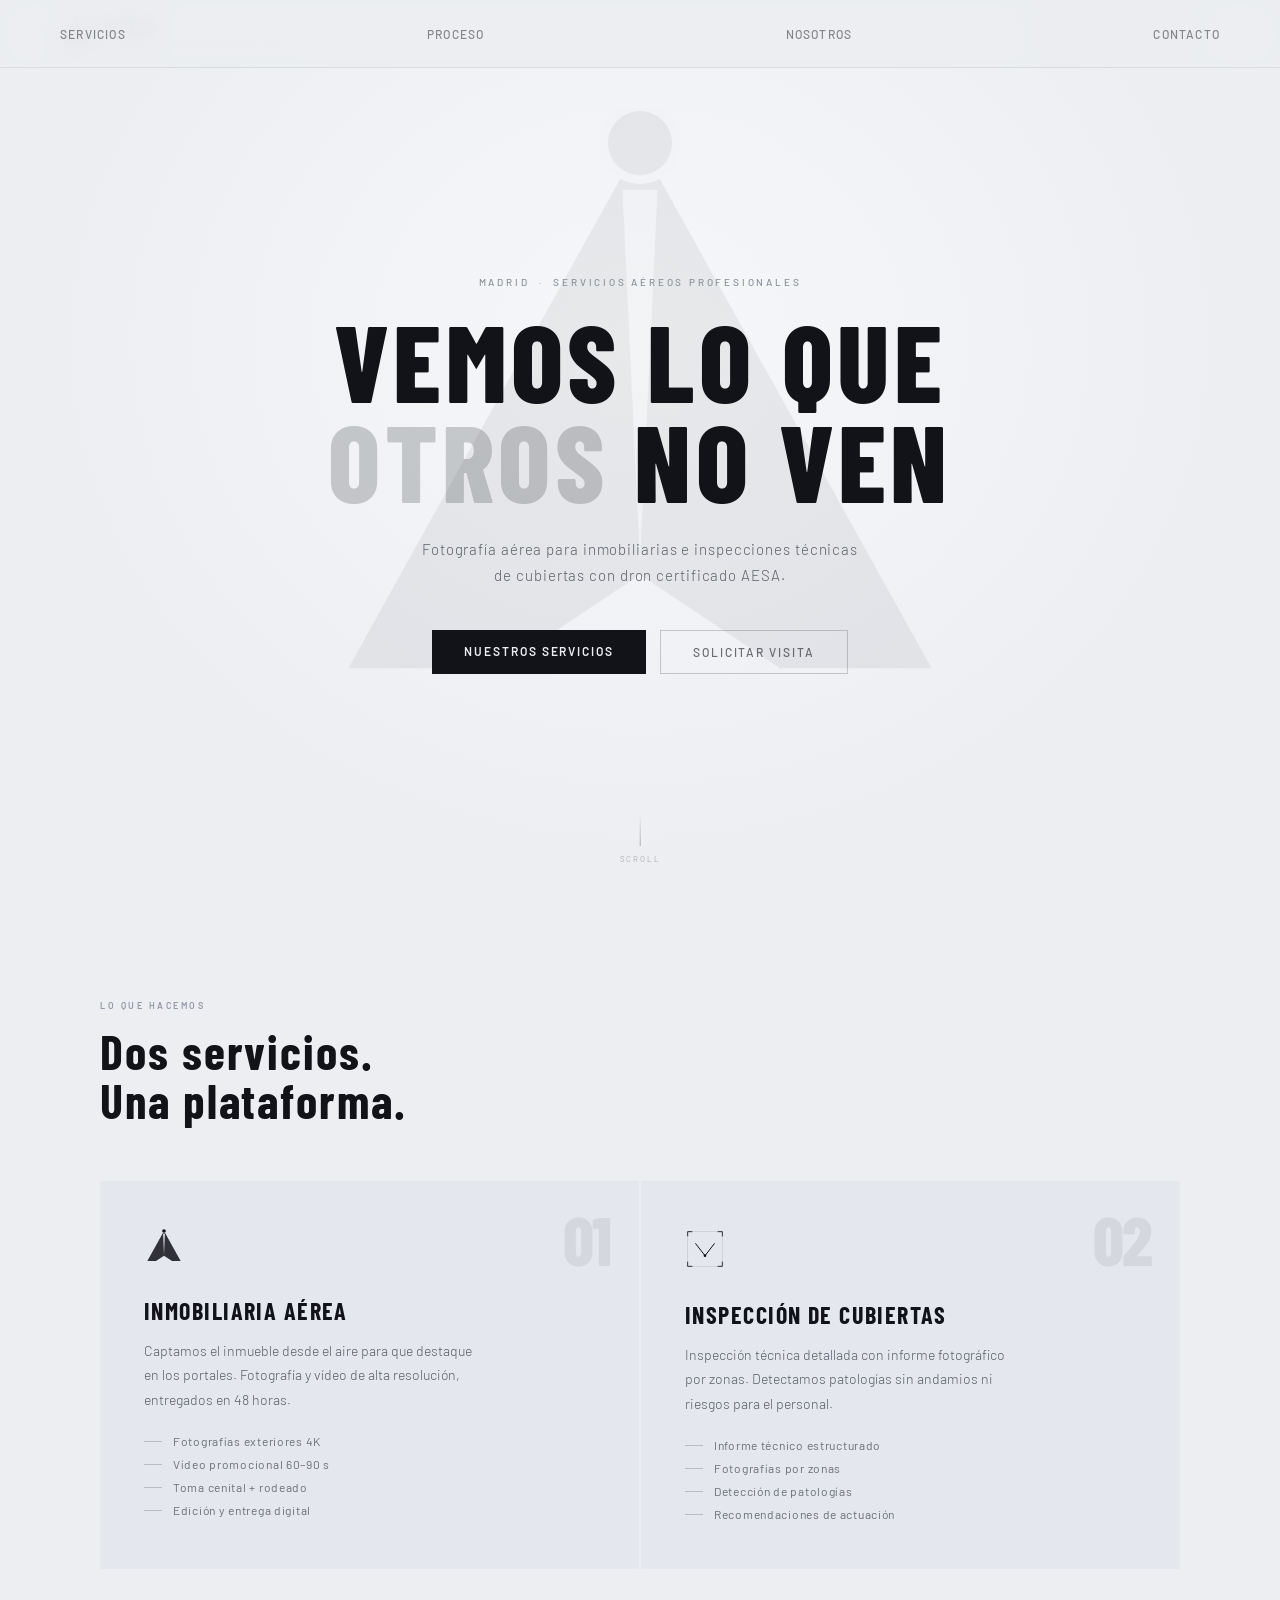
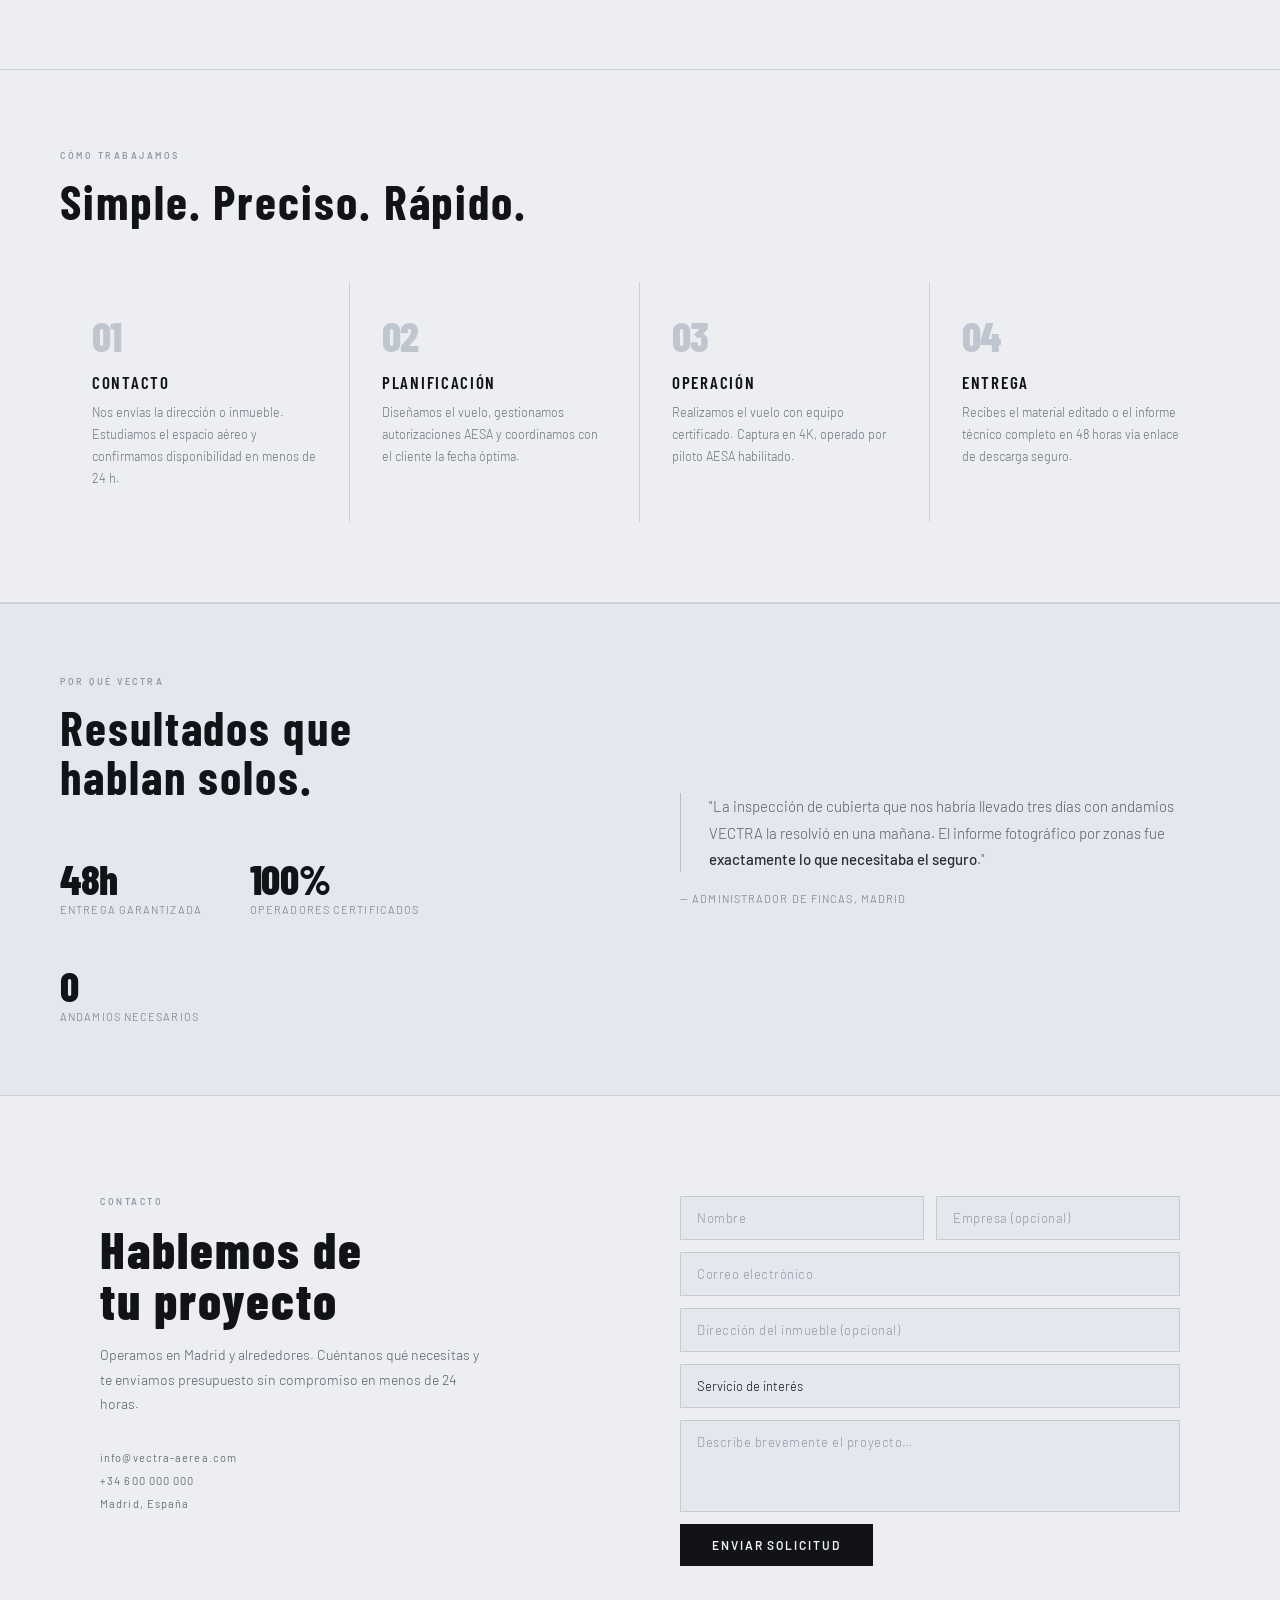
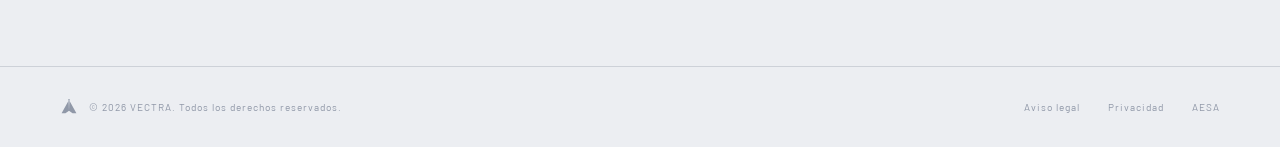
==== commit 6d16bd03: "Revert "Fix SVG logo marks to use fill-rule evenodd for true transparency" This reverts commit 61597" ====
--- a/OneDrive/Escritorio/ALCAIDE/VECTRA/index.html
+++ b/OneDrive/Escritorio/ALCAIDE/VECTRA/index.html
@@ -276,8 +276,10 @@
   <nav>
     <a href="/" class="vectra-logo">
       <svg width="32" height="29" viewBox="0 0 120 108" fill="none" aria-hidden="true">
-        <path fill-rule="evenodd" d="M60,6 L110,96 L84,96 L60,80 L36,96 L10,96 Z M57,14 L63,14 L60,78 Z" fill="#111318"/>
-        <circle cx="60" cy="6" r="5.5" fill="#111318"/>
+        <polygon points="60,6 110,96 84,96 60,80 36,96 10,96" fill="#111318" />
+        <polygon points="57,14 63,14 60,78" fill="#eceef2" opacity="0.9" />
+        <circle cx="60" cy="6" r="7" fill="#eceef2" />
+        <circle cx="60" cy="6" r="5.5" fill="#111318" />
       </svg>
       <div class="vectra-logo__text">
         <span class="vectra-logo__wordmark">VECTRA</span>
@@ -317,8 +319,10 @@
     <!-- large watermark logo -->
     <div class="hero-watermark" aria-hidden="true">
       <svg width="700" height="630" viewBox="0 0 120 108" fill="none">
-        <path fill-rule="evenodd" d="M60,6 L110,96 L84,96 L60,80 L36,96 L10,96 Z M57,14 L63,14 L60,78 Z" fill="#111318"/>
-        <circle cx="60" cy="6" r="5.5" fill="#111318"/>
+        <polygon points="60,6 110,96 84,96 60,80 36,96 10,96" fill="#111318" />
+        <polygon points="57,14 63,14 60,78" fill="#eceef2" opacity="0.85" />
+        <circle cx="60" cy="6" r="7" fill="#eceef2" />
+        <circle cx="60" cy="6" r="5.5" fill="#111318" />
       </svg>
     </div>
 
@@ -351,8 +355,10 @@
         <div class="service-num" aria-hidden="true">01</div>
         <div class="service-icon">
           <svg width="40" height="36" viewBox="0 0 120 108" fill="none" aria-hidden="true">
-            <path fill-rule="evenodd" d="M60,6 L110,96 L84,96 L60,80 L36,96 L10,96 Z M57,14 L63,14 L60,78 Z" fill="#111318" opacity="0.8"/>
-            <circle cx="60" cy="6" r="5.5" fill="#111318" opacity="0.8"/>
+            <polygon points="60,6 110,96 84,96 60,80 36,96 10,96" fill="#111318" opacity="0.85" />
+            <polygon points="57,14 63,14 60,78" fill="#e4e7ed" opacity="0.85" />
+            <circle cx="60" cy="6" r="7" fill="#e4e7ed" />
+            <circle cx="60" cy="6" r="5.5" fill="#111318" />
           </svg>
         </div>
         <div class="service-name">Inmobiliaria Aérea</div>
@@ -513,8 +519,10 @@
   <footer>
     <div class="foot-left">
       <svg width="18" height="16" viewBox="0 0 120 108" fill="none" aria-hidden="true">
-        <path fill-rule="evenodd" d="M60,6 L110,96 L84,96 L60,80 L36,96 L10,96 Z M57,14 L63,14 L60,78 Z" fill="#9098a8"/>
-        <circle cx="60" cy="6" r="5.5" fill="#9098a8"/>
+        <polygon points="60,6 110,96 84,96 60,80 36,96 10,96" fill="#9098a8" />
+        <polygon points="57,14 63,14 60,78" fill="#eceef2" opacity="0.85" />
+        <circle cx="60" cy="6" r="7" fill="#eceef2" />
+        <circle cx="60" cy="6" r="5.5" fill="#9098a8" />
       </svg>
       <span class="foot-copy">&copy; 2026 VECTRA. Todos los derechos reservados.</span>
     </div>
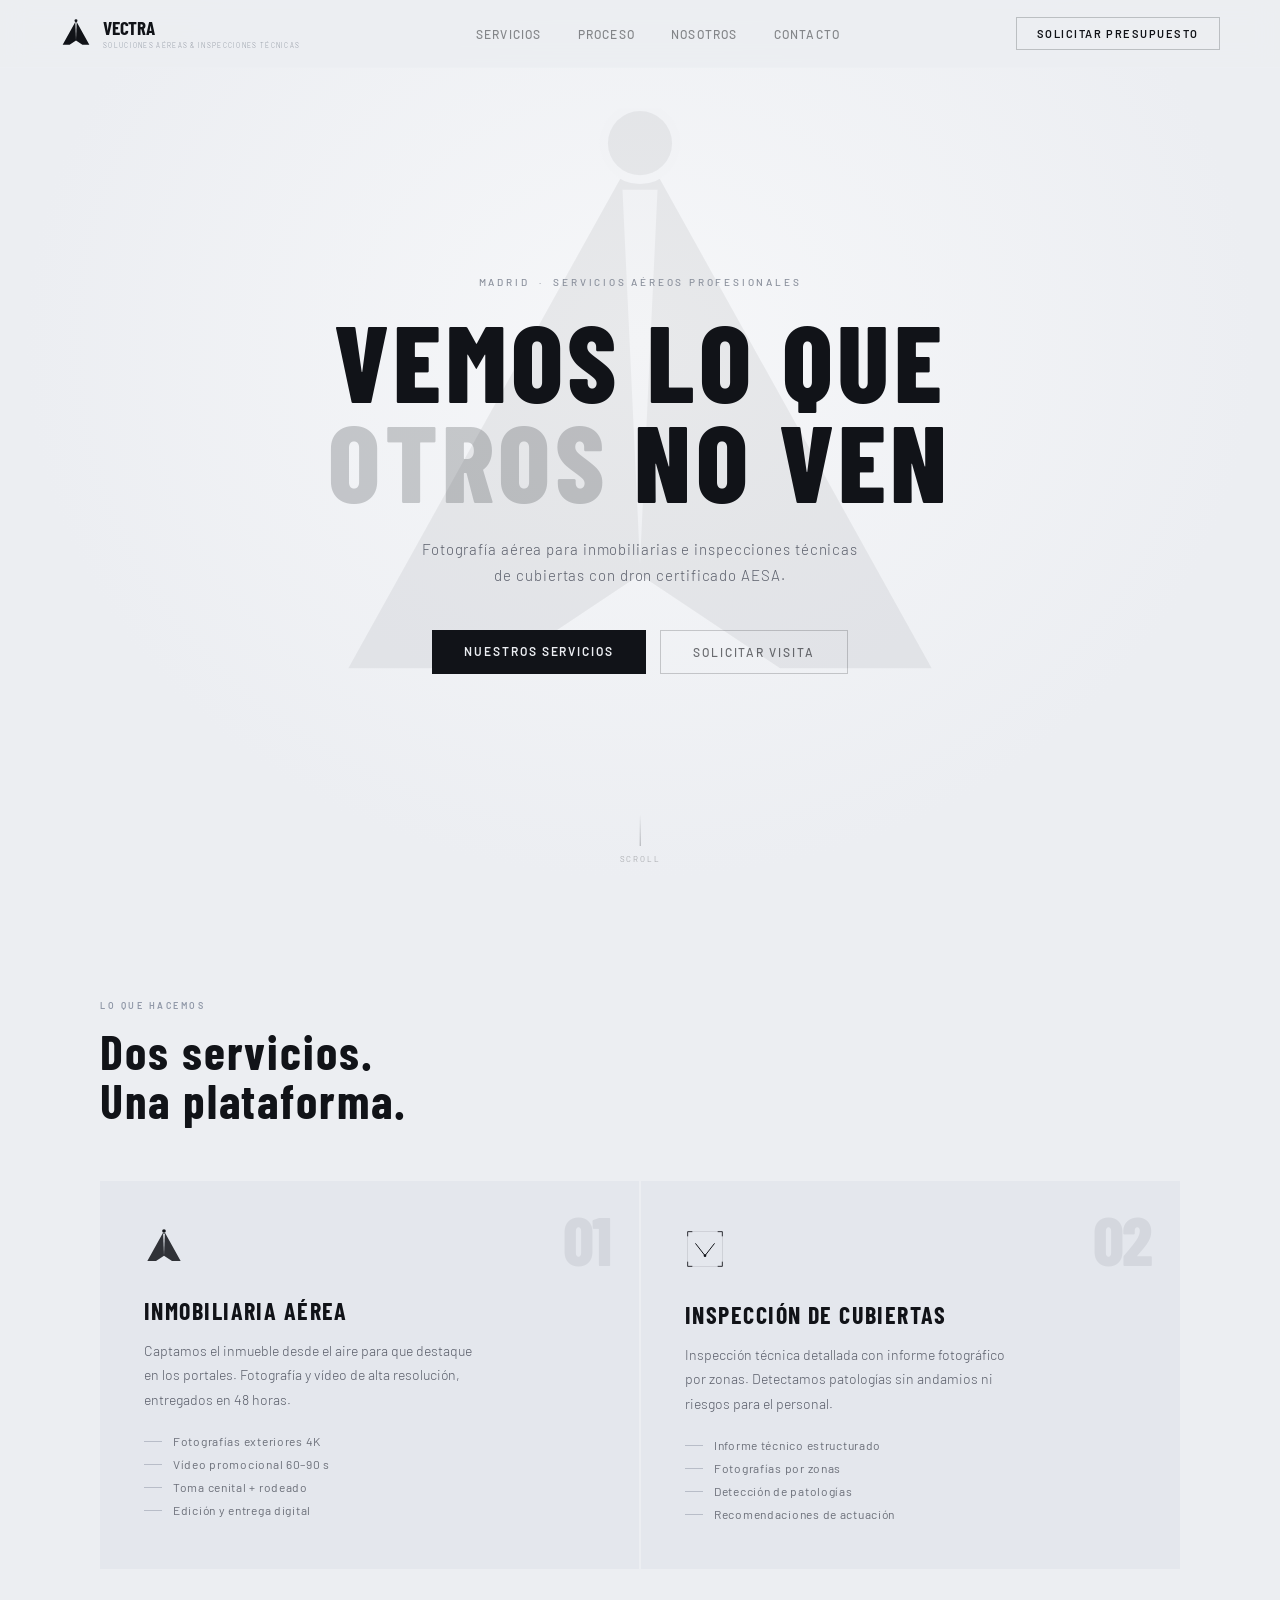
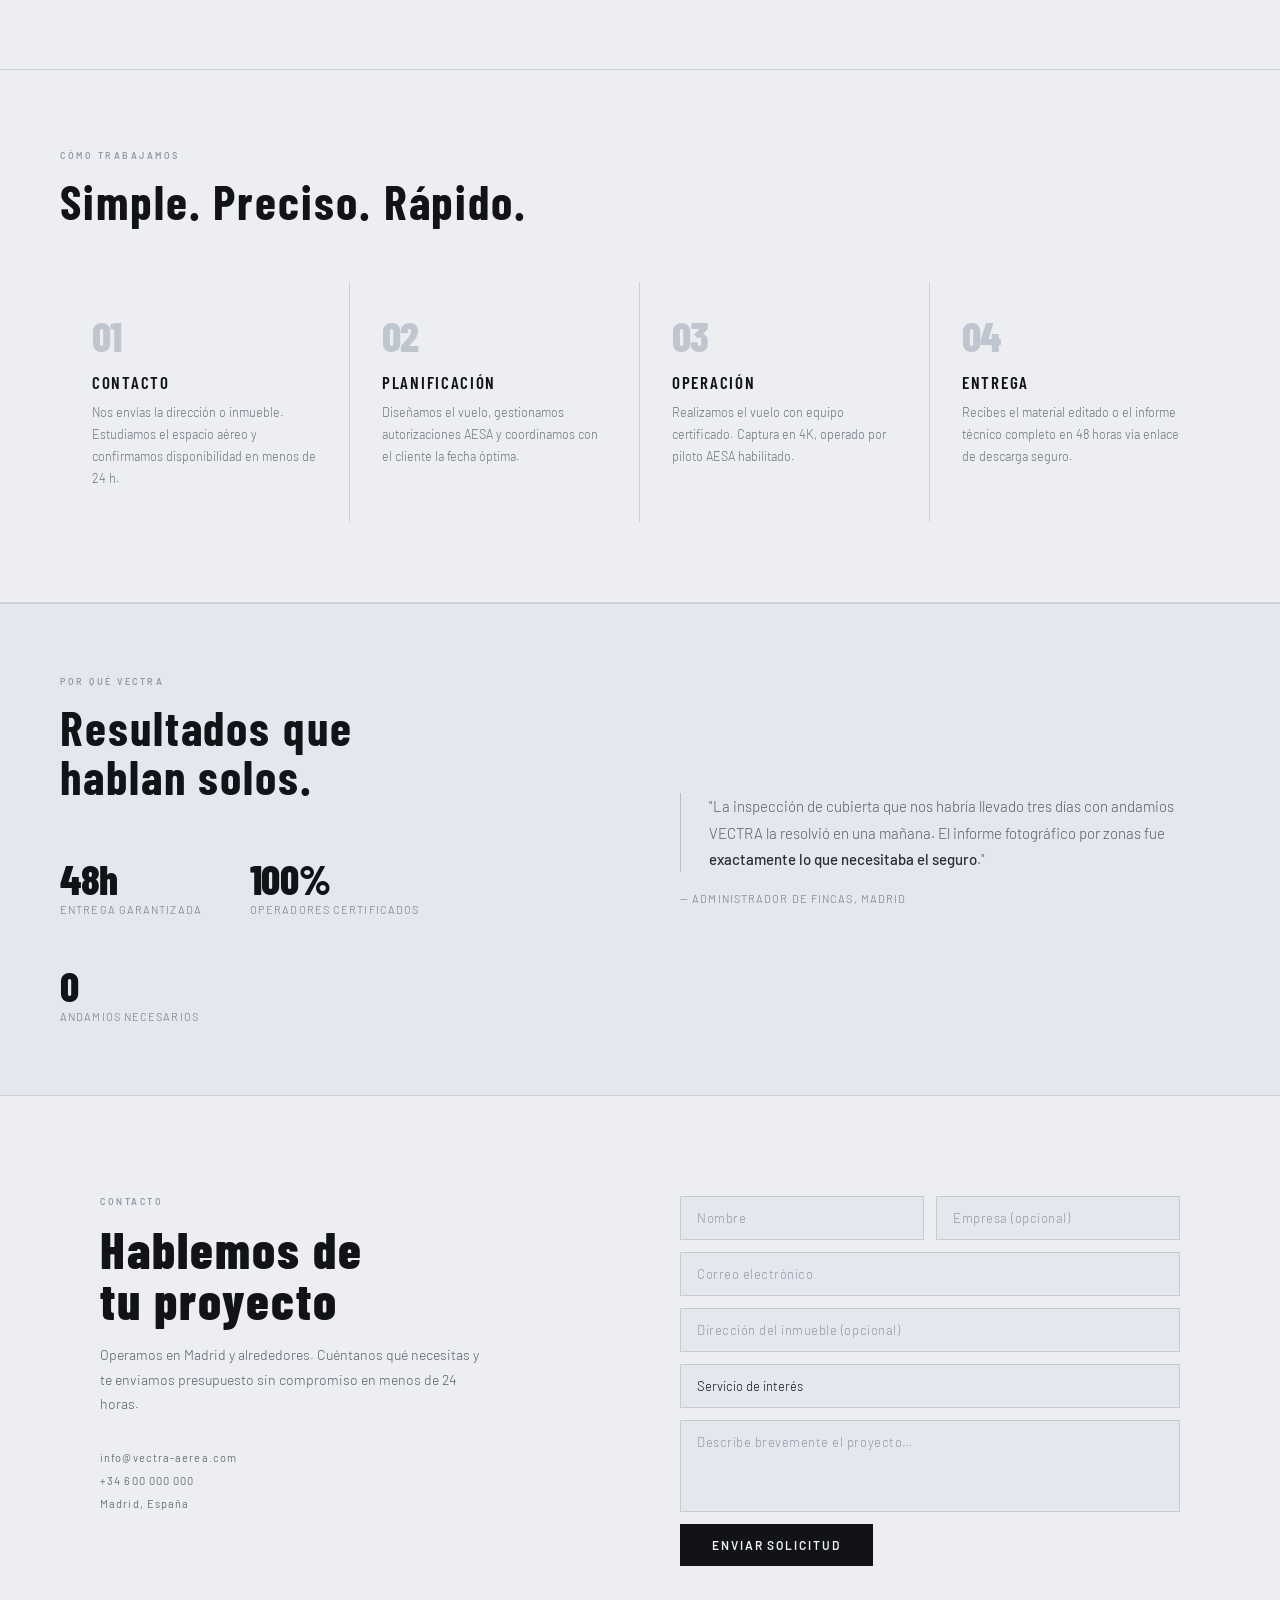
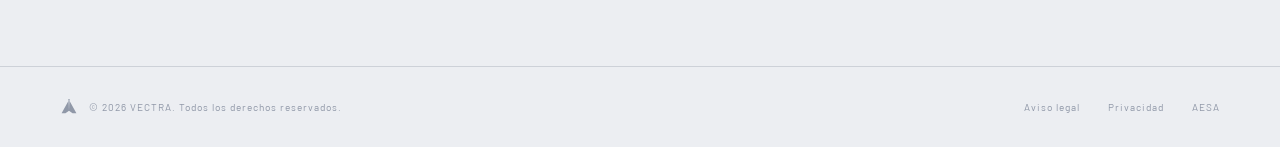
==== commit 46f3b0a4: "Fix nav logo hidden by nested nav element The inner <nav class="nav-links"> was inheriting position:" ====
--- a/OneDrive/Escritorio/ALCAIDE/VECTRA/index.html
+++ b/OneDrive/Escritorio/ALCAIDE/VECTRA/index.html
@@ -275,11 +275,11 @@
   <!-- ═══ NAV ═══════════════════════════════════════════════════ -->
   <nav>
     <a href="/" class="vectra-logo">
-      <svg width="32" height="29" viewBox="0 0 120 108" fill="none" aria-hidden="true">
-        <polygon points="60,6 110,96 84,96 60,80 36,96 10,96" fill="#111318" />
-        <polygon points="57,14 63,14 60,78" fill="#eceef2" opacity="0.9" />
-        <circle cx="60" cy="6" r="7" fill="#eceef2" />
-        <circle cx="60" cy="6" r="5.5" fill="#111318" />
+      <svg width="32" height="29" viewBox="0 0 120 108" fill="none" aria-hidden="true" style="--vectra-bg:#eceef2">
+        <polygon points="60,6 110,96 84,96 60,80 36,96 10,96" fill="#111318"/>
+        <polygon points="57,14 63,14 60,78" fill="var(--vectra-bg,#eceef2)" opacity="0.85"/>
+        <circle cx="60" cy="6" r="7" fill="var(--vectra-bg,#eceef2)"/>
+        <circle cx="60" cy="6" r="5.5" fill="#111318"/>
       </svg>
       <div class="vectra-logo__text">
         <span class="vectra-logo__wordmark">VECTRA</span>
@@ -287,12 +287,12 @@
       </div>
     </a>
 
-    <nav class="nav-links" aria-label="Principal">
+    <div class="nav-links" role="navigation" aria-label="Principal">
       <a href="#servicios">Servicios</a>
       <a href="#proceso">Proceso</a>
       <a href="#nosotros">Nosotros</a>
       <a href="#contacto">Contacto</a>
-    </nav>
+    </div>
 
     <button class="nav-cta" onclick="document.getElementById('contacto').scrollIntoView({behavior:'smooth'})">
       Solicitar presupuesto
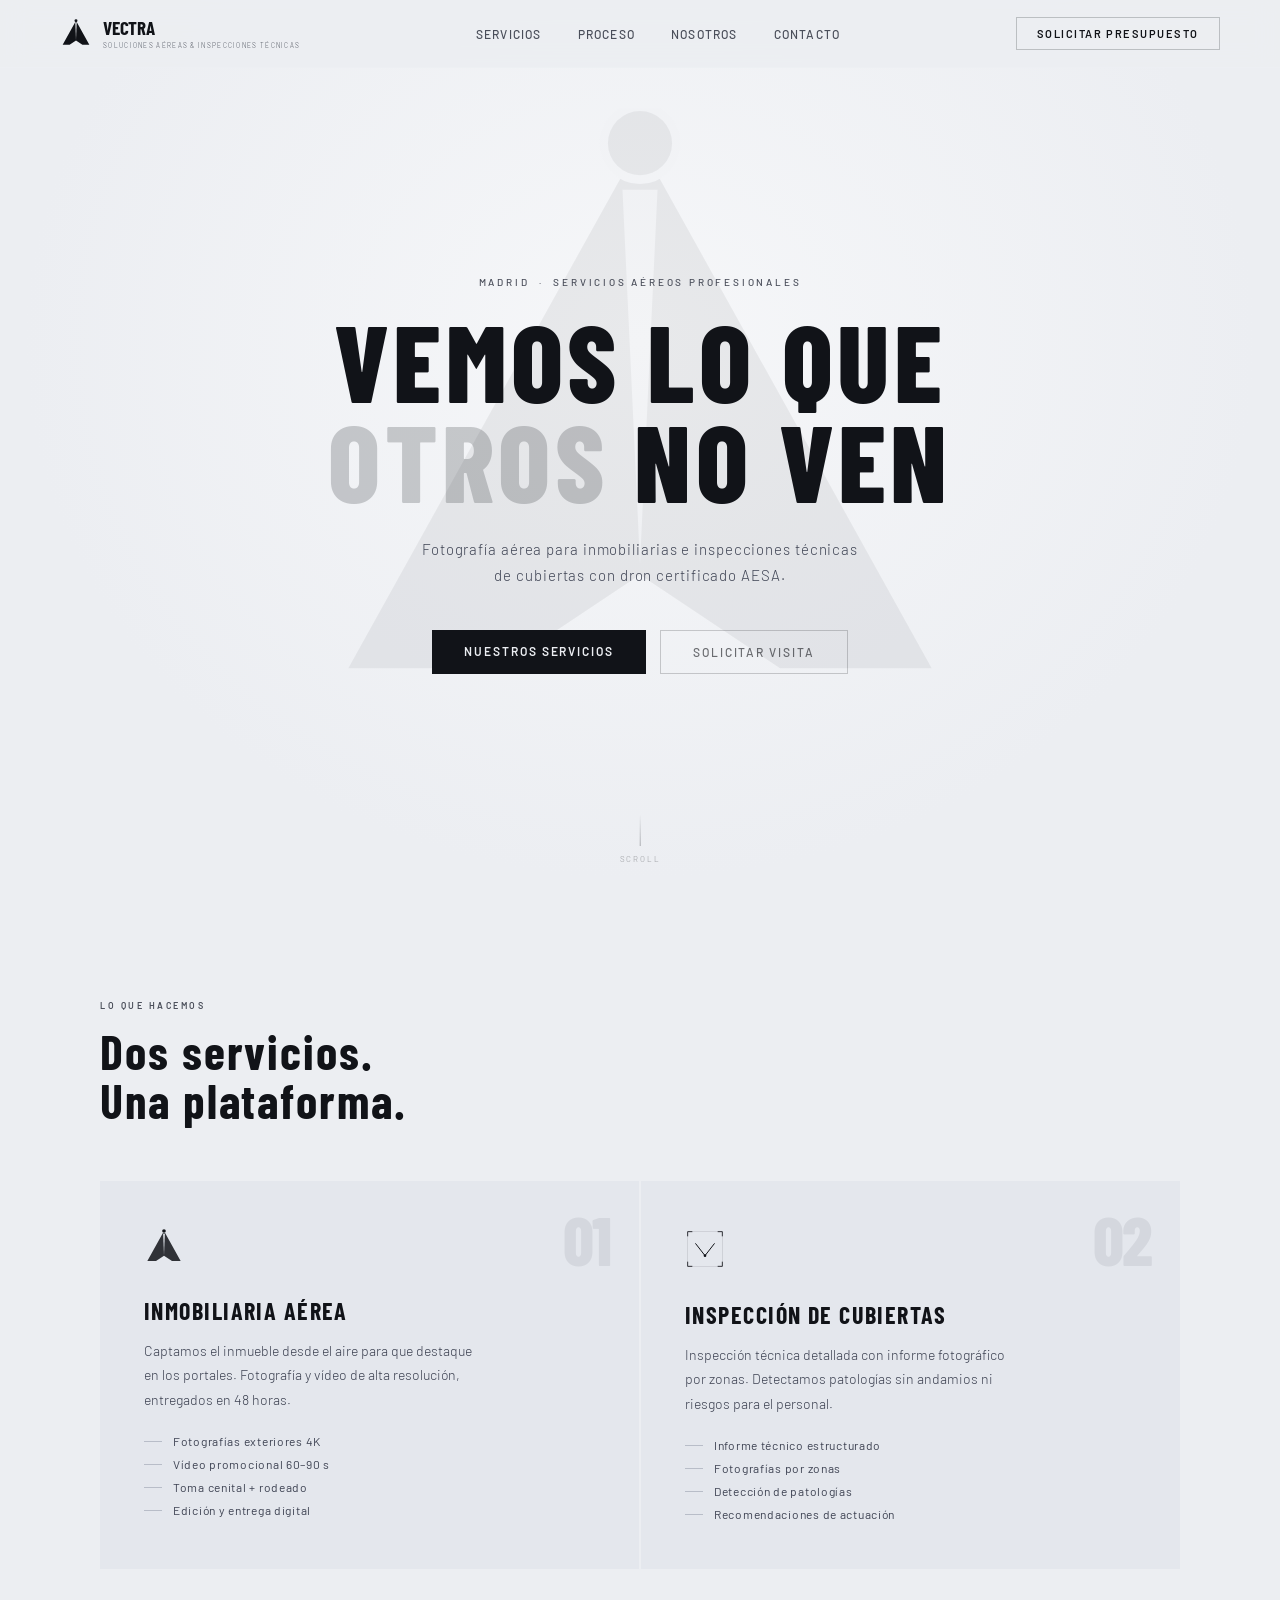
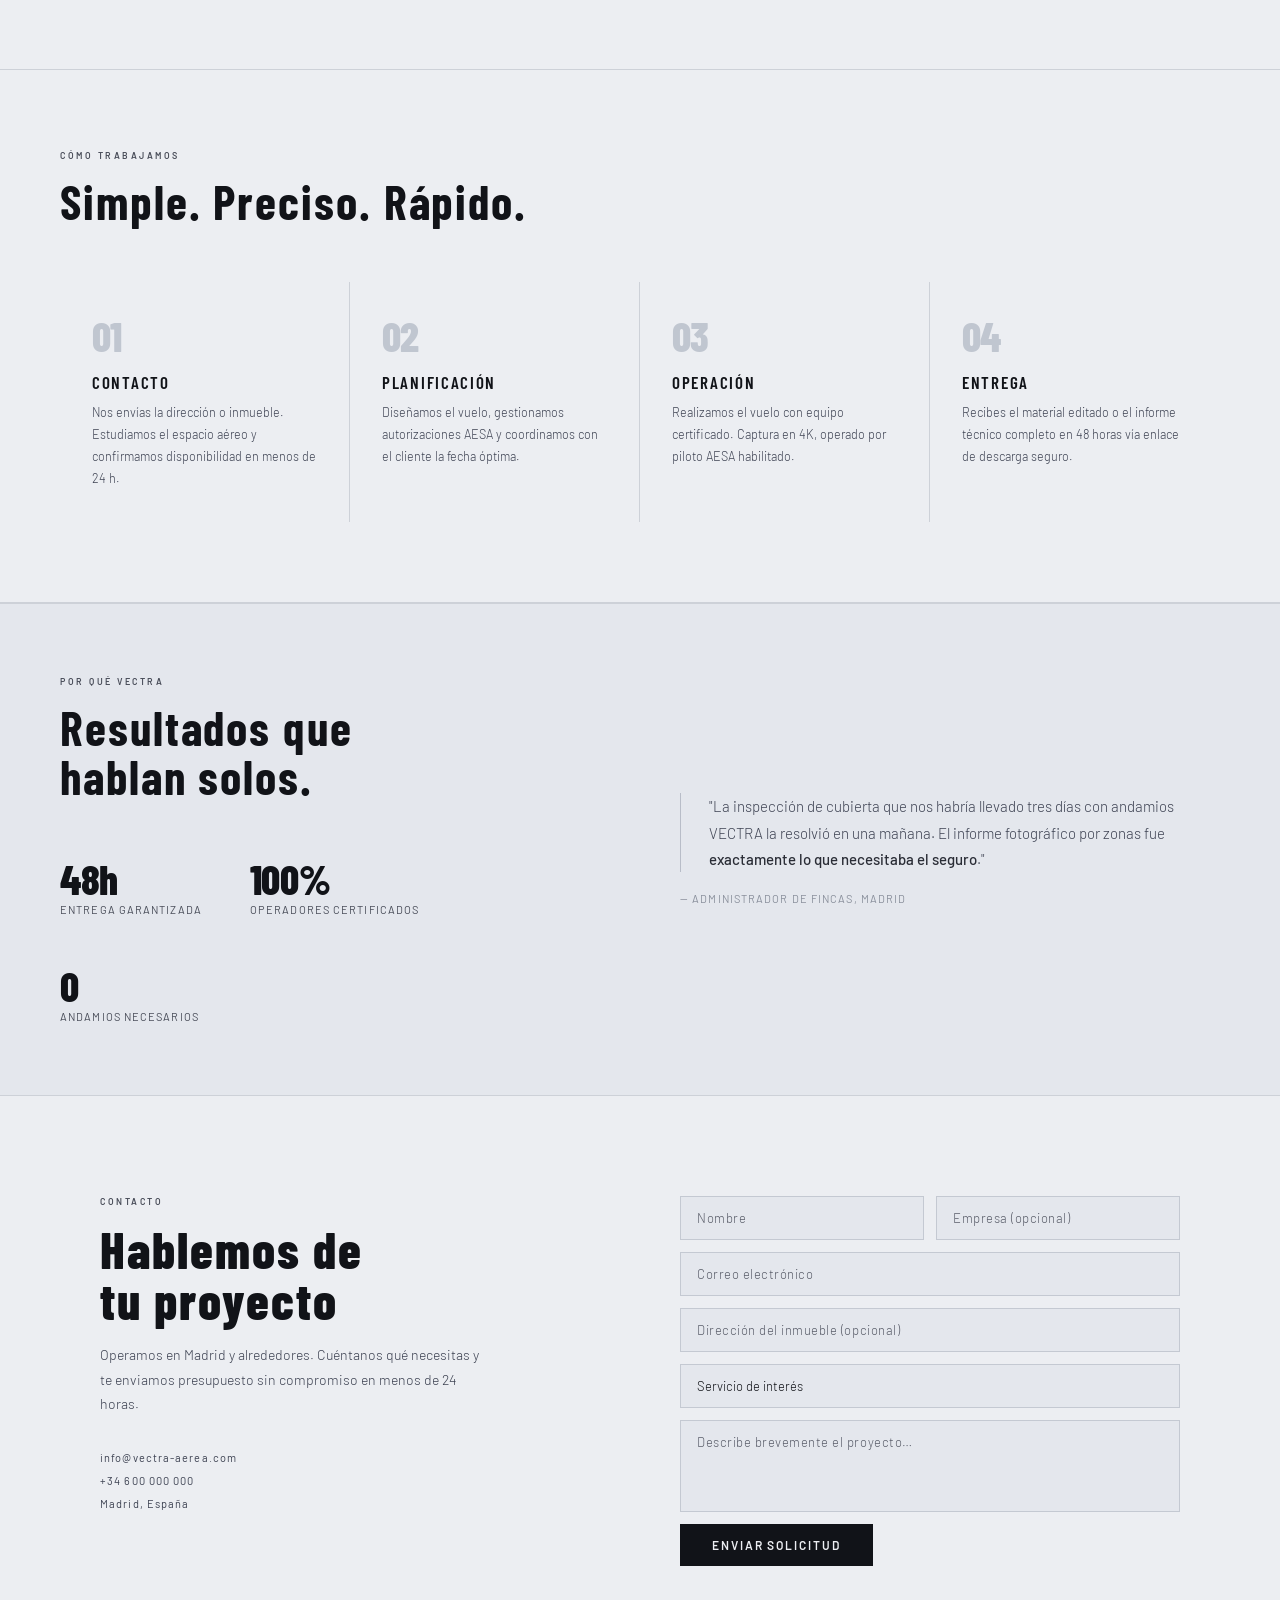
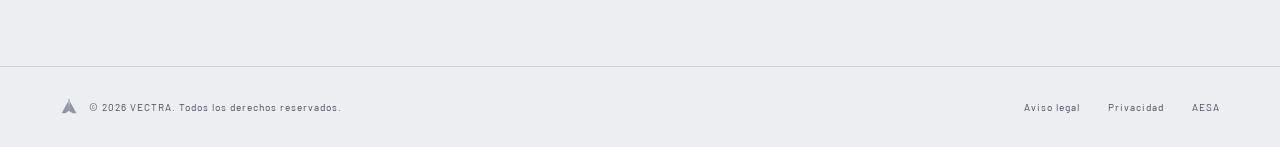
==== commit 5de4d2a1: "Improve text contrast across all sections for legibility Darkened muted text colours site-wide so al" ====
--- a/OneDrive/Escritorio/ALCAIDE/VECTRA/index.html
+++ b/OneDrive/Escritorio/ALCAIDE/VECTRA/index.html
@@ -40,12 +40,12 @@
     }
     .vectra-logo__tagline {
       font-family:'Barlow',sans-serif; font-weight:300; font-size:6.5px;
-      letter-spacing:0.2em; text-transform:uppercase; color:#8a909c; margin-top:4px;
+      letter-spacing:0.2em; text-transform:uppercase; color:#4a4e5a; margin-top:4px;
     }
     .nav-links { display:flex; gap:36px; }
     .nav-links a {
       font-size:12px; font-weight:500; letter-spacing:0.1em; text-transform:uppercase;
-      color:rgba(17,19,24,0.48); text-decoration:none; transition:color .2s;
+      color:#4a4e5a; text-decoration:none; transition:color .2s;
     }
     .nav-links a:hover { color:#111318; }
     .nav-cta {
@@ -75,7 +75,7 @@
     }
     .hero-eyebrow {
       font-size:10px; font-weight:500; letter-spacing:0.28em;
-      text-transform:uppercase; color:#8a909c; margin-bottom:22px; position:relative;
+      text-transform:uppercase; color:#4a4e5a; margin-bottom:22px; position:relative;
     }
     .hero-title {
       font-family:'Barlow Condensed',sans-serif; font-weight:800;
@@ -85,7 +85,7 @@
     }
     .hero-title em { font-style:normal; color:rgba(17,19,24,0.2); }
     .hero-sub {
-      font-weight:300; font-size:15px; letter-spacing:0.06em; color:#5a5e6a;
+      font-weight:300; font-size:15px; letter-spacing:0.06em; color:#3d4252;
       margin-top:26px; position:relative; max-width:440px; line-height:1.75;
     }
     .hero-actions { display:flex; gap:14px; margin-top:42px; position:relative; flex-wrap:wrap; justify-content:center; }
@@ -115,7 +115,7 @@
     .services { padding:100px 60px; max-width:1200px; margin:0 auto; }
     .section-label {
       font-size:9px; font-weight:600; letter-spacing:0.28em;
-      text-transform:uppercase; color:#9098a8; margin-bottom:16px;
+      text-transform:uppercase; color:#4a4e5a; margin-bottom:16px;
     }
     .section-title {
       font-family:'Barlow Condensed',sans-serif; font-weight:700;
@@ -138,10 +138,10 @@
       font-family:'Barlow Condensed',sans-serif; font-weight:700; font-size:24px;
       color:#111318; letter-spacing:0.06em; text-transform:uppercase; margin-bottom:14px;
     }
-    .service-desc { font-weight:300; font-size:14px; color:#5a5e6a; line-height:1.75; max-width:340px; }
+    .service-desc { font-weight:300; font-size:14px; color:#3d4252; line-height:1.75; max-width:340px; }
     .service-list { margin-top:22px; display:flex; flex-direction:column; gap:9px; }
     .service-list li {
-      font-size:12px; color:#6a6e78; letter-spacing:0.06em;
+      font-size:12px; color:#3d4252; letter-spacing:0.06em;
       list-style:none; display:flex; align-items:center; gap:11px;
     }
     .service-list li::before {
@@ -162,7 +162,7 @@
       font-family:'Barlow Condensed',sans-serif; font-weight:600;
       font-size:17px; color:#111318; letter-spacing:0.1em; text-transform:uppercase; margin-bottom:10px;
     }
-    .step-desc { font-size:12.5px; color:#6a6e78; line-height:1.75; font-weight:300; }
+    .step-desc { font-size:12.5px; color:#3d4252; line-height:1.75; font-weight:300; }
 
     /* ── CASE STUDY STRIP ─────────────────────────────────────────── */
     .case-strip {
@@ -175,9 +175,9 @@
       font-family:'Barlow Condensed',sans-serif; font-weight:800;
       font-size:42px; color:#111318; letter-spacing:-0.01em; line-height:1;
     }
-    .kpi-label { font-size:11px; color:#8a909c; letter-spacing:0.1em; text-transform:uppercase; }
+    .kpi-label { font-size:11px; color:#4a4e5a; letter-spacing:0.1em; text-transform:uppercase; }
     .case-quote {
-      font-size:15px; font-weight:300; color:#5a5e6a; line-height:1.75;
+      font-size:15px; font-weight:300; color:#3d4252; line-height:1.75;
       border-left:1px solid #b8bdc8; padding-left:28px;
     }
     .case-quote strong { color:#2a2d36; font-weight:500; }
@@ -192,10 +192,10 @@
       font-size:clamp(36px,4vw,56px); color:#111318;
       letter-spacing:0.04em; line-height:1; margin-bottom:18px;
     }
-    .contact-sub { font-size:14px; color:#5a5e6a; line-height:1.75; font-weight:300; max-width:380px; }
+    .contact-sub { font-size:14px; color:#3d4252; line-height:1.75; font-weight:300; max-width:380px; }
     .contact-info { margin-top:34px; display:flex; flex-direction:column; gap:10px; }
     .contact-info a, .contact-info span {
-      font-size:11px; color:#6a6e78; letter-spacing:0.1em; text-decoration:none; transition:color .2s;
+      font-size:11px; color:#3d4252; letter-spacing:0.1em; text-decoration:none; transition:color .2s;
     }
     .contact-info a:hover { color:#111318; }
     .contact-form { display:flex; flex-direction:column; gap:12px; }
@@ -209,7 +209,7 @@
     }
     .contact-form select { cursor:pointer; }
     .contact-form input::placeholder,
-    .contact-form textarea::placeholder { color:#9098a8; letter-spacing:0.04em; }
+    .contact-form textarea::placeholder { color:#5a5e6a; letter-spacing:0.04em; }
     .contact-form input:focus,
     .contact-form select:focus,
     .contact-form textarea:focus { border-color:#8a909c; }
@@ -224,10 +224,10 @@
       display:flex; align-items:center; justify-content:space-between;
     }
     .foot-left { display:flex; align-items:center; gap:11px; }
-    .foot-copy { font-size:10px; color:#9098a8; letter-spacing:0.1em; }
+    .foot-copy { font-size:10px; color:#4a4e5a; letter-spacing:0.1em; }
     .footer-links { display:flex; gap:28px; }
     .footer-links a {
-      font-size:10px; color:#9098a8; letter-spacing:0.1em; text-decoration:none; transition:color .2s;
+      font-size:10px; color:#4a4e5a; letter-spacing:0.1em; text-decoration:none; transition:color .2s;
     }
     .footer-links a:hover { color:#111318; }
 
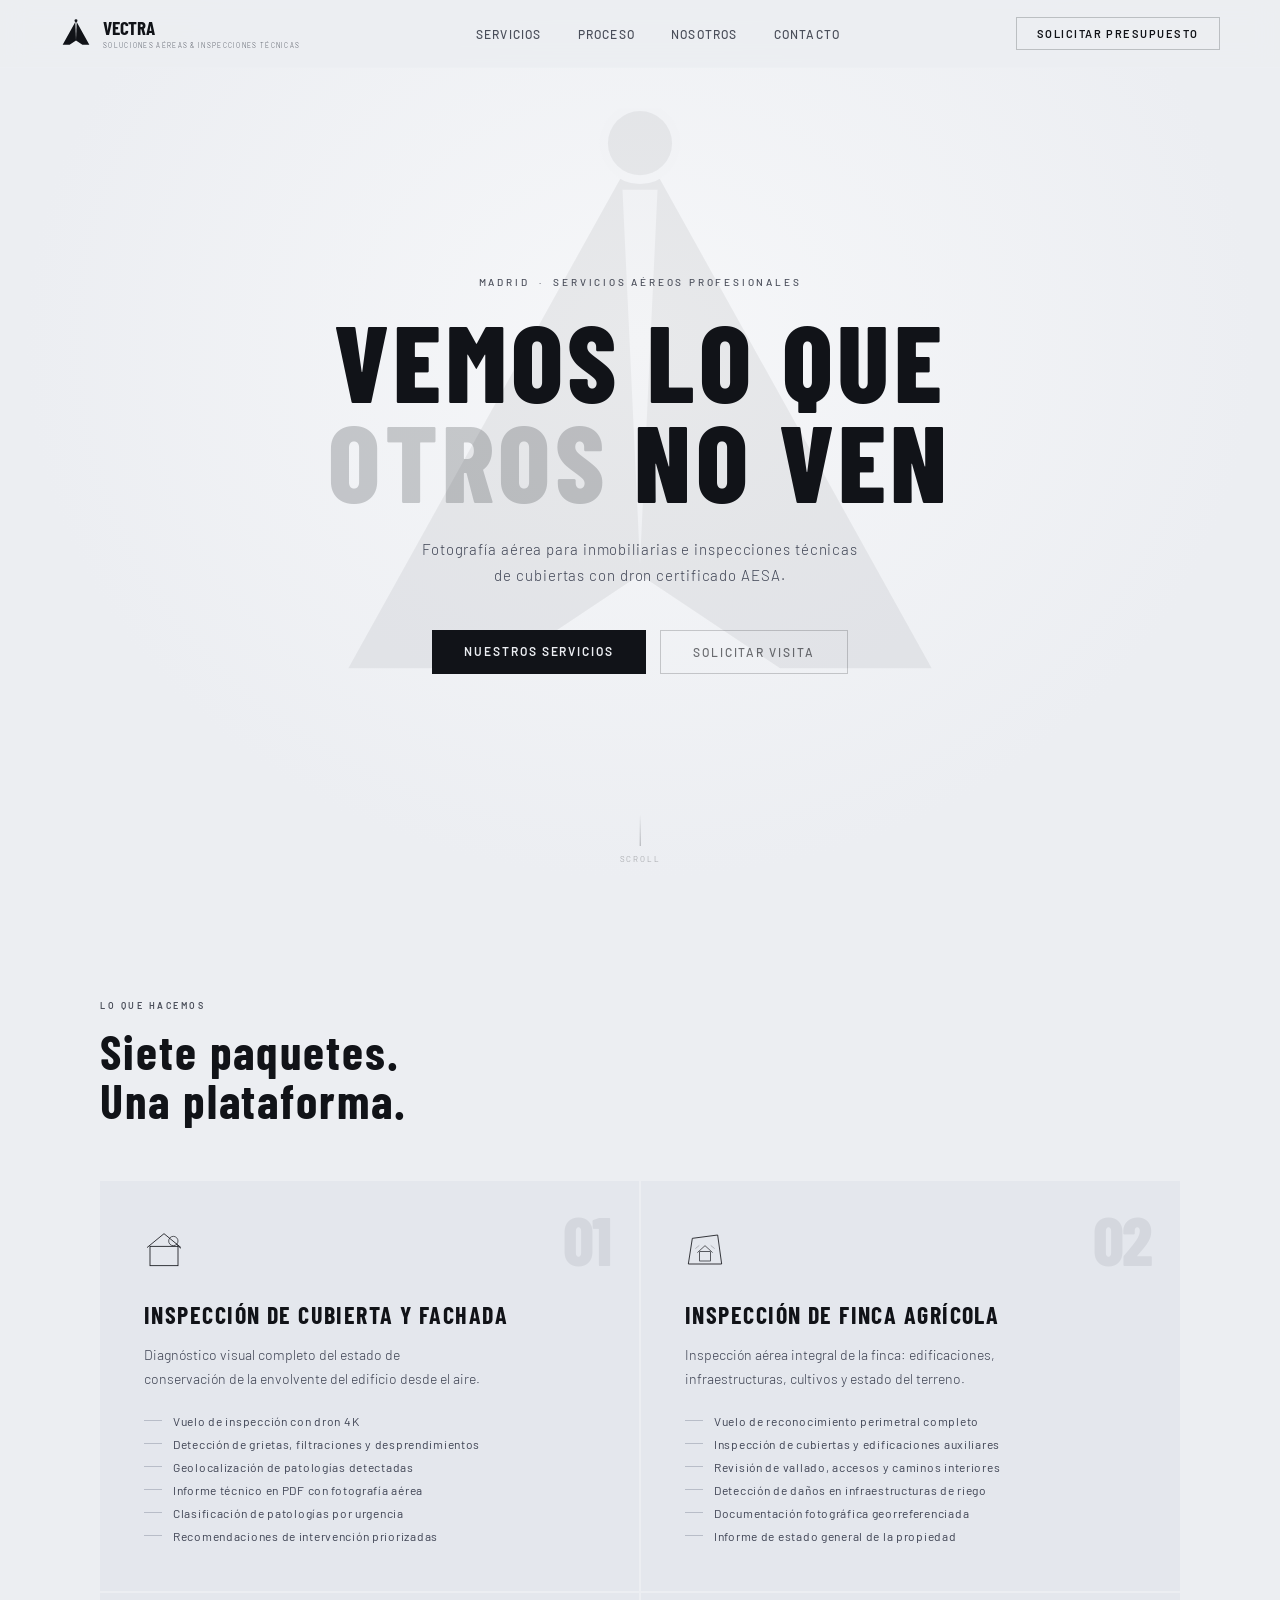
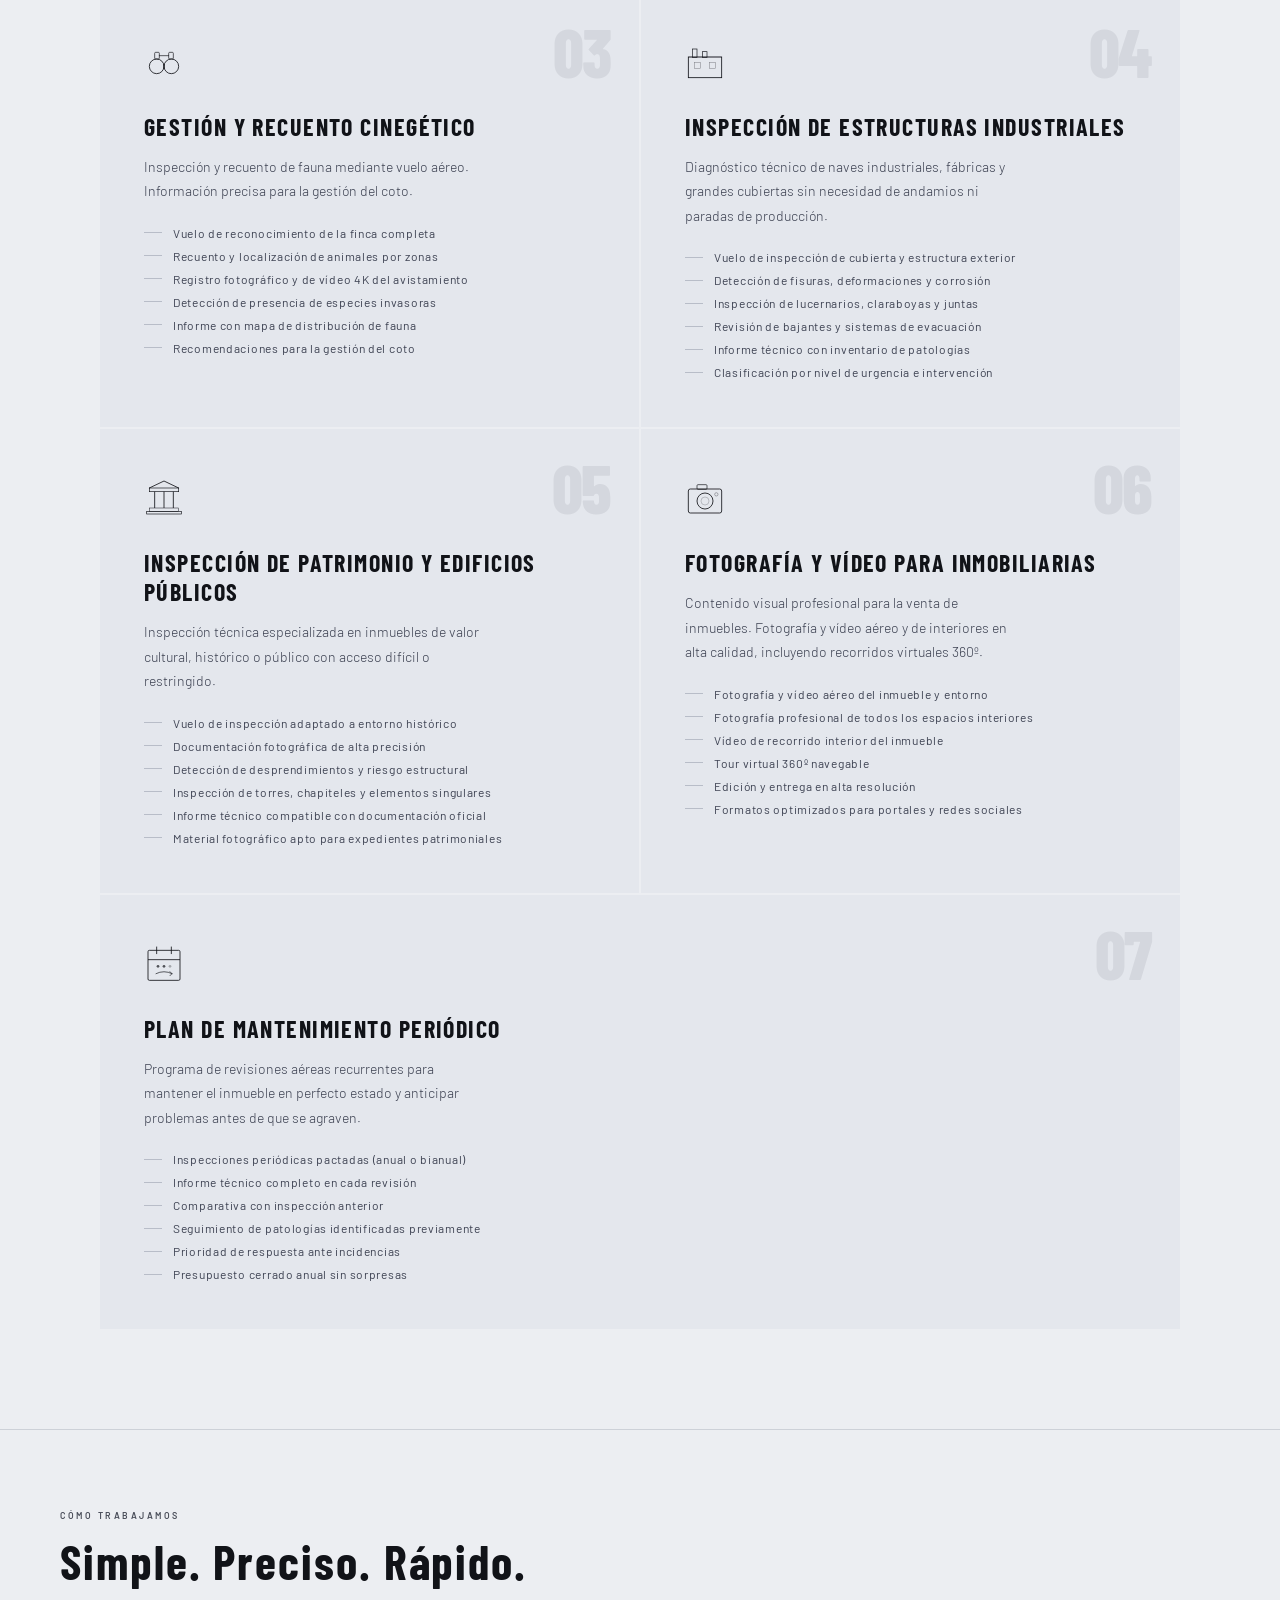
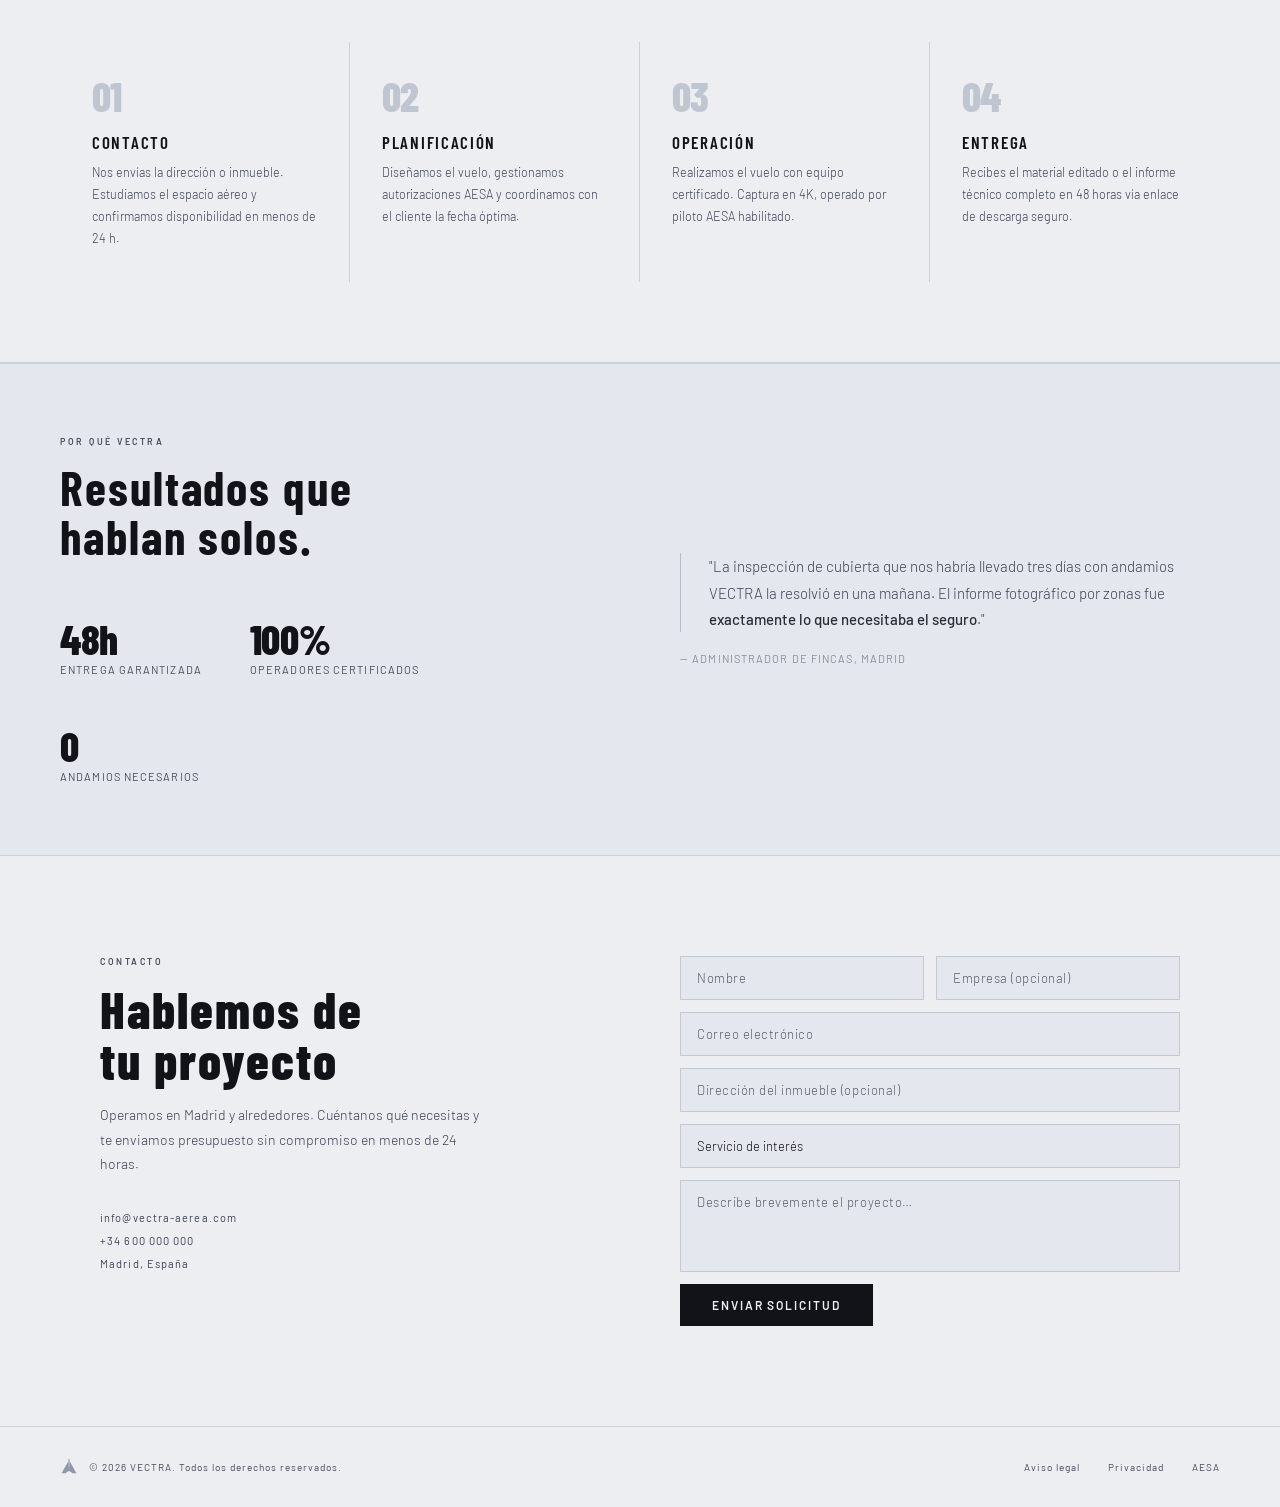
==== commit 72934dd7: "Replace services section with 7 new service packages Updated service cards, titles, descriptions, li" ====
--- a/OneDrive/Escritorio/ALCAIDE/VECTRA/index.html
+++ b/OneDrive/Escritorio/ALCAIDE/VECTRA/index.html
@@ -346,7 +346,7 @@
   <!-- ═══ SERVICES ════════════════════════════════════════════════ -->
   <section class="services" id="servicios">
     <div class="section-label">Lo que hacemos</div>
-    <h2 class="section-title">Dos servicios.<br />Una plataforma.</h2>
+    <h2 class="section-title">Siete paquetes.<br />Una plataforma.</h2>
 
     <div class="services-grid">
 
@@ -354,21 +354,22 @@
       <div class="service-card">
         <div class="service-num" aria-hidden="true">01</div>
         <div class="service-icon">
-          <svg width="40" height="36" viewBox="0 0 120 108" fill="none" aria-hidden="true">
-            <polygon points="60,6 110,96 84,96 60,80 36,96 10,96" fill="#111318" opacity="0.85" />
-            <polygon points="57,14 63,14 60,78" fill="#e4e7ed" opacity="0.85" />
-            <circle cx="60" cy="6" r="7" fill="#e4e7ed" />
-            <circle cx="60" cy="6" r="5.5" fill="#111318" />
+          <svg width="40" height="40" viewBox="0 0 120 120" fill="none" aria-hidden="true">
+            <rect x="18" y="52" width="84" height="58" stroke="#111318" stroke-width="2.5" fill="none"/>
+            <polyline points="10,55 60,14 110,55" stroke="#111318" stroke-width="2.5" stroke-linecap="round" stroke-linejoin="round" fill="none"/>
+            <circle cx="88" cy="36" r="14" stroke="#111318" stroke-width="2" fill="none"/>
+            <line x1="98" y1="46" x2="109" y2="57" stroke="#111318" stroke-width="2.5" stroke-linecap="round"/>
           </svg>
         </div>
-        <div class="service-name">Inmobiliaria Aérea</div>
-        <p class="service-desc">Captamos el inmueble desde el aire para que destaque en los portales. Fotografía y vídeo
-          de alta resolución, entregados en 48 horas.</p>
+        <div class="service-name">Inspección de cubierta y fachada</div>
+        <p class="service-desc">Diagnóstico visual completo del estado de conservación de la envolvente del edificio desde el aire.</p>
         <ul class="service-list">
-          <li>Fotografías exteriores 4K</li>
-          <li>Vídeo promocional 60–90 s</li>
-          <li>Toma cenital + rodeado</li>
-          <li>Edición y entrega digital</li>
+          <li>Vuelo de inspección con dron 4K</li>
+          <li>Detección de grietas, filtraciones y desprendimientos</li>
+          <li>Geolocalización de patologías detectadas</li>
+          <li>Informe técnico en PDF con fotografía aérea</li>
+          <li>Clasificación de patologías por urgencia</li>
+          <li>Recomendaciones de intervención priorizadas</li>
         </ul>
       </div>
 
@@ -377,28 +378,150 @@
         <div class="service-num" aria-hidden="true">02</div>
         <div class="service-icon">
           <svg width="40" height="40" viewBox="0 0 120 120" fill="none" aria-hidden="true">
-            <rect x="8" y="8" width="104" height="104" stroke="#111318" stroke-width="2" fill="none" opacity="0.15" />
-            <line x1="8" y1="8" x2="22" y2="8" stroke="#111318" stroke-width="2.5" />
-            <line x1="8" y1="8" x2="8" y2="22" stroke="#111318" stroke-width="2.5" />
-            <line x1="112" y1="8" x2="98" y2="8" stroke="#111318" stroke-width="2.5" />
-            <line x1="112" y1="8" x2="112" y2="22" stroke="#111318" stroke-width="2.5" />
-            <line x1="8" y1="112" x2="22" y2="112" stroke="#111318" stroke-width="2.5" />
-            <line x1="8" y1="112" x2="8" y2="98" stroke="#111318" stroke-width="2.5" />
-            <line x1="112" y1="112" x2="98" y2="112" stroke="#111318" stroke-width="2.5" />
-            <line x1="112" y1="112" x2="112" y2="98" stroke="#111318" stroke-width="2.5" />
-            <polyline points="32,44 60,80 88,44" stroke="#111318" stroke-width="3" stroke-linecap="round"
-              stroke-linejoin="round" fill="none" />
-            <circle cx="60" cy="80" r="4" fill="#111318" />
+            <polygon points="10,105 22,28 98,18 110,105" stroke="#111318" stroke-width="2.5" fill="none"/>
+            <rect x="44" y="68" width="32" height="28" stroke="#111318" stroke-width="2" fill="none"/>
+            <polyline points="38,70 60,50 82,70" stroke="#111318" stroke-width="2" stroke-linecap="round" stroke-linejoin="round" fill="none"/>
+            <line x1="32" y1="58" x2="42" y2="50" stroke="#111318" stroke-width="1.5" stroke-linecap="round" opacity="0.5"/>
+            <line x1="78" y1="50" x2="88" y2="58" stroke="#111318" stroke-width="1.5" stroke-linecap="round" opacity="0.5"/>
           </svg>
         </div>
-        <div class="service-name">Inspección de Cubiertas</div>
-        <p class="service-desc">Inspección técnica detallada con informe fotográfico por zonas. Detectamos patologías
-          sin andamios ni riesgos para el personal.</p>
+        <div class="service-name">Inspección de finca agrícola</div>
+        <p class="service-desc">Inspección aérea integral de la finca: edificaciones, infraestructuras, cultivos y estado del terreno.</p>
         <ul class="service-list">
-          <li>Informe técnico estructurado</li>
-          <li>Fotografías por zonas</li>
-          <li>Detección de patologías</li>
-          <li>Recomendaciones de actuación</li>
+          <li>Vuelo de reconocimiento perimetral completo</li>
+          <li>Inspección de cubiertas y edificaciones auxiliares</li>
+          <li>Revisión de vallado, accesos y caminos interiores</li>
+          <li>Detección de daños en infraestructuras de riego</li>
+          <li>Documentación fotográfica georreferenciada</li>
+          <li>Informe de estado general de la propiedad</li>
+        </ul>
+      </div>
+
+      <!-- Card 03 -->
+      <div class="service-card">
+        <div class="service-num" aria-hidden="true">03</div>
+        <div class="service-icon">
+          <svg width="40" height="40" viewBox="0 0 120 120" fill="none" aria-hidden="true">
+            <circle cx="38" cy="76" r="22" stroke="#111318" stroke-width="2.5" fill="none"/>
+            <circle cx="82" cy="76" r="22" stroke="#111318" stroke-width="2.5" fill="none"/>
+            <line x1="60" y1="69" x2="60" y2="83" stroke="#111318" stroke-width="2.5" stroke-linecap="round"/>
+            <rect x="32" y="34" width="14" height="20" rx="3" stroke="#111318" stroke-width="2" fill="none"/>
+            <rect x="74" y="34" width="14" height="20" rx="3" stroke="#111318" stroke-width="2" fill="none"/>
+            <line x1="46" y1="44" x2="74" y2="44" stroke="#111318" stroke-width="2" stroke-linecap="round"/>
+          </svg>
+        </div>
+        <div class="service-name">Gestión y recuento cinegético</div>
+        <p class="service-desc">Inspección y recuento de fauna mediante vuelo aéreo. Información precisa para la gestión del coto.</p>
+        <ul class="service-list">
+          <li>Vuelo de reconocimiento de la finca completa</li>
+          <li>Recuento y localización de animales por zonas</li>
+          <li>Registro fotográfico y de vídeo 4K del avistamiento</li>
+          <li>Detección de presencia de especies invasoras</li>
+          <li>Informe con mapa de distribución de fauna</li>
+          <li>Recomendaciones para la gestión del coto</li>
+        </ul>
+      </div>
+
+      <!-- Card 04 -->
+      <div class="service-card">
+        <div class="service-num" aria-hidden="true">04</div>
+        <div class="service-icon">
+          <svg width="40" height="40" viewBox="0 0 120 120" fill="none" aria-hidden="true">
+            <rect x="10" y="48" width="100" height="62" stroke="#111318" stroke-width="2.5" fill="none"/>
+            <rect x="22" y="24" width="14" height="25" stroke="#111318" stroke-width="2" fill="none"/>
+            <rect x="52" y="32" width="14" height="17" stroke="#111318" stroke-width="2" fill="none"/>
+            <rect x="28" y="65" width="18" height="18" stroke="#111318" stroke-width="1.5" fill="none" opacity="0.5"/>
+            <rect x="74" y="65" width="18" height="18" stroke="#111318" stroke-width="1.5" fill="none" opacity="0.5"/>
+            <line x1="10" y1="48" x2="110" y2="48" stroke="#111318" stroke-width="1.5" opacity="0.4"/>
+          </svg>
+        </div>
+        <div class="service-name">Inspección de estructuras industriales</div>
+        <p class="service-desc">Diagnóstico técnico de naves industriales, fábricas y grandes cubiertas sin necesidad de andamios ni paradas de producción.</p>
+        <ul class="service-list">
+          <li>Vuelo de inspección de cubierta y estructura exterior</li>
+          <li>Detección de fisuras, deformaciones y corrosión</li>
+          <li>Inspección de lucernarios, claraboyas y juntas</li>
+          <li>Revisión de bajantes y sistemas de evacuación</li>
+          <li>Informe técnico con inventario de patologías</li>
+          <li>Clasificación por nivel de urgencia e intervención</li>
+        </ul>
+      </div>
+
+      <!-- Card 05 -->
+      <div class="service-card">
+        <div class="service-num" aria-hidden="true">05</div>
+        <div class="service-icon">
+          <svg width="40" height="40" viewBox="0 0 120 120" fill="none" aria-hidden="true">
+            <rect x="8" y="103" width="104" height="8" stroke="#111318" stroke-width="2" fill="none"/>
+            <rect x="16" y="93" width="88" height="11" stroke="#111318" stroke-width="1.5" fill="none"/>
+            <line x1="32" y1="93" x2="32" y2="44" stroke="#111318" stroke-width="2.5"/>
+            <line x1="60" y1="93" x2="60" y2="44" stroke="#111318" stroke-width="2.5"/>
+            <line x1="88" y1="93" x2="88" y2="44" stroke="#111318" stroke-width="2.5"/>
+            <rect x="16" y="33" width="88" height="11" stroke="#111318" stroke-width="2" fill="none"/>
+            <polyline points="16,33 60,12 104,33" stroke="#111318" stroke-width="2.5" stroke-linecap="round" stroke-linejoin="round" fill="none"/>
+          </svg>
+        </div>
+        <div class="service-name">Inspección de patrimonio y edificios públicos</div>
+        <p class="service-desc">Inspección técnica especializada en inmuebles de valor cultural, histórico o público con acceso difícil o restringido.</p>
+        <ul class="service-list">
+          <li>Vuelo de inspección adaptado a entorno histórico</li>
+          <li>Documentación fotográfica de alta precisión</li>
+          <li>Detección de desprendimientos y riesgo estructural</li>
+          <li>Inspección de torres, chapiteles y elementos singulares</li>
+          <li>Informe técnico compatible con documentación oficial</li>
+          <li>Material fotográfico apto para expedientes patrimoniales</li>
+        </ul>
+      </div>
+
+      <!-- Card 06 -->
+      <div class="service-card">
+        <div class="service-num" aria-hidden="true">06</div>
+        <div class="service-icon">
+          <svg width="40" height="40" viewBox="0 0 120 120" fill="none" aria-hidden="true">
+            <rect x="10" y="36" width="100" height="72" rx="6" stroke="#111318" stroke-width="2.5" fill="none"/>
+            <circle cx="60" cy="72" r="24" stroke="#111318" stroke-width="2.5" fill="none"/>
+            <circle cx="60" cy="72" r="12" stroke="#111318" stroke-width="1.5" fill="none" opacity="0.4"/>
+            <rect x="36" y="23" width="30" height="14" rx="3" stroke="#111318" stroke-width="2" fill="none"/>
+            <circle cx="94" cy="52" r="5" stroke="#111318" stroke-width="1.5" fill="none" opacity="0.6"/>
+          </svg>
+        </div>
+        <div class="service-name">Fotografía y vídeo para inmobiliarias</div>
+        <p class="service-desc">Contenido visual profesional para la venta de inmuebles. Fotografía y vídeo aéreo y de interiores en alta calidad, incluyendo recorridos virtuales 360º.</p>
+        <ul class="service-list">
+          <li>Fotografía y vídeo aéreo del inmueble y entorno</li>
+          <li>Fotografía profesional de todos los espacios interiores</li>
+          <li>Vídeo de recorrido interior del inmueble</li>
+          <li>Tour virtual 360º navegable</li>
+          <li>Edición y entrega en alta resolución</li>
+          <li>Formatos optimizados para portales y redes sociales</li>
+        </ul>
+      </div>
+
+      <!-- Card 07 — full width -->
+      <div class="service-card" style="grid-column:1/-1">
+        <div class="service-num" aria-hidden="true">07</div>
+        <div class="service-icon">
+          <svg width="40" height="40" viewBox="0 0 120 120" fill="none" aria-hidden="true">
+            <rect x="12" y="22" width="96" height="90" rx="4" stroke="#111318" stroke-width="2.5" fill="none"/>
+            <line x1="12" y1="50" x2="108" y2="50" stroke="#111318" stroke-width="2.5"/>
+            <line x1="38" y1="12" x2="38" y2="32" stroke="#111318" stroke-width="2.5" stroke-linecap="round"/>
+            <line x1="82" y1="12" x2="82" y2="32" stroke="#111318" stroke-width="2.5" stroke-linecap="round"/>
+            <circle cx="42" cy="70" r="4" fill="#111318" opacity="0.7"/>
+            <circle cx="60" cy="70" r="4" fill="#111318" opacity="0.7"/>
+            <circle cx="78" cy="70" r="4" fill="#111318" opacity="0.3"/>
+            <path d="M36,92 Q60,80 84,92" stroke="#111318" stroke-width="2" fill="none" stroke-linecap="round"/>
+            <polyline points="78,86 84,92 78,98" stroke="#111318" stroke-width="2" stroke-linecap="round" stroke-linejoin="round" fill="none"/>
+          </svg>
+        </div>
+        <div class="service-name">Plan de mantenimiento periódico</div>
+        <p class="service-desc">Programa de revisiones aéreas recurrentes para mantener el inmueble en perfecto estado y anticipar problemas antes de que se agraven.</p>
+        <ul class="service-list">
+          <li>Inspecciones periódicas pactadas (anual o bianual)</li>
+          <li>Informe técnico completo en cada revisión</li>
+          <li>Comparativa con inspección anterior</li>
+          <li>Seguimiento de patologías identificadas previamente</li>
+          <li>Prioridad de respuesta ante incidencias</li>
+          <li>Presupuesto cerrado anual sin sorpresas</li>
         </ul>
       </div>
 
